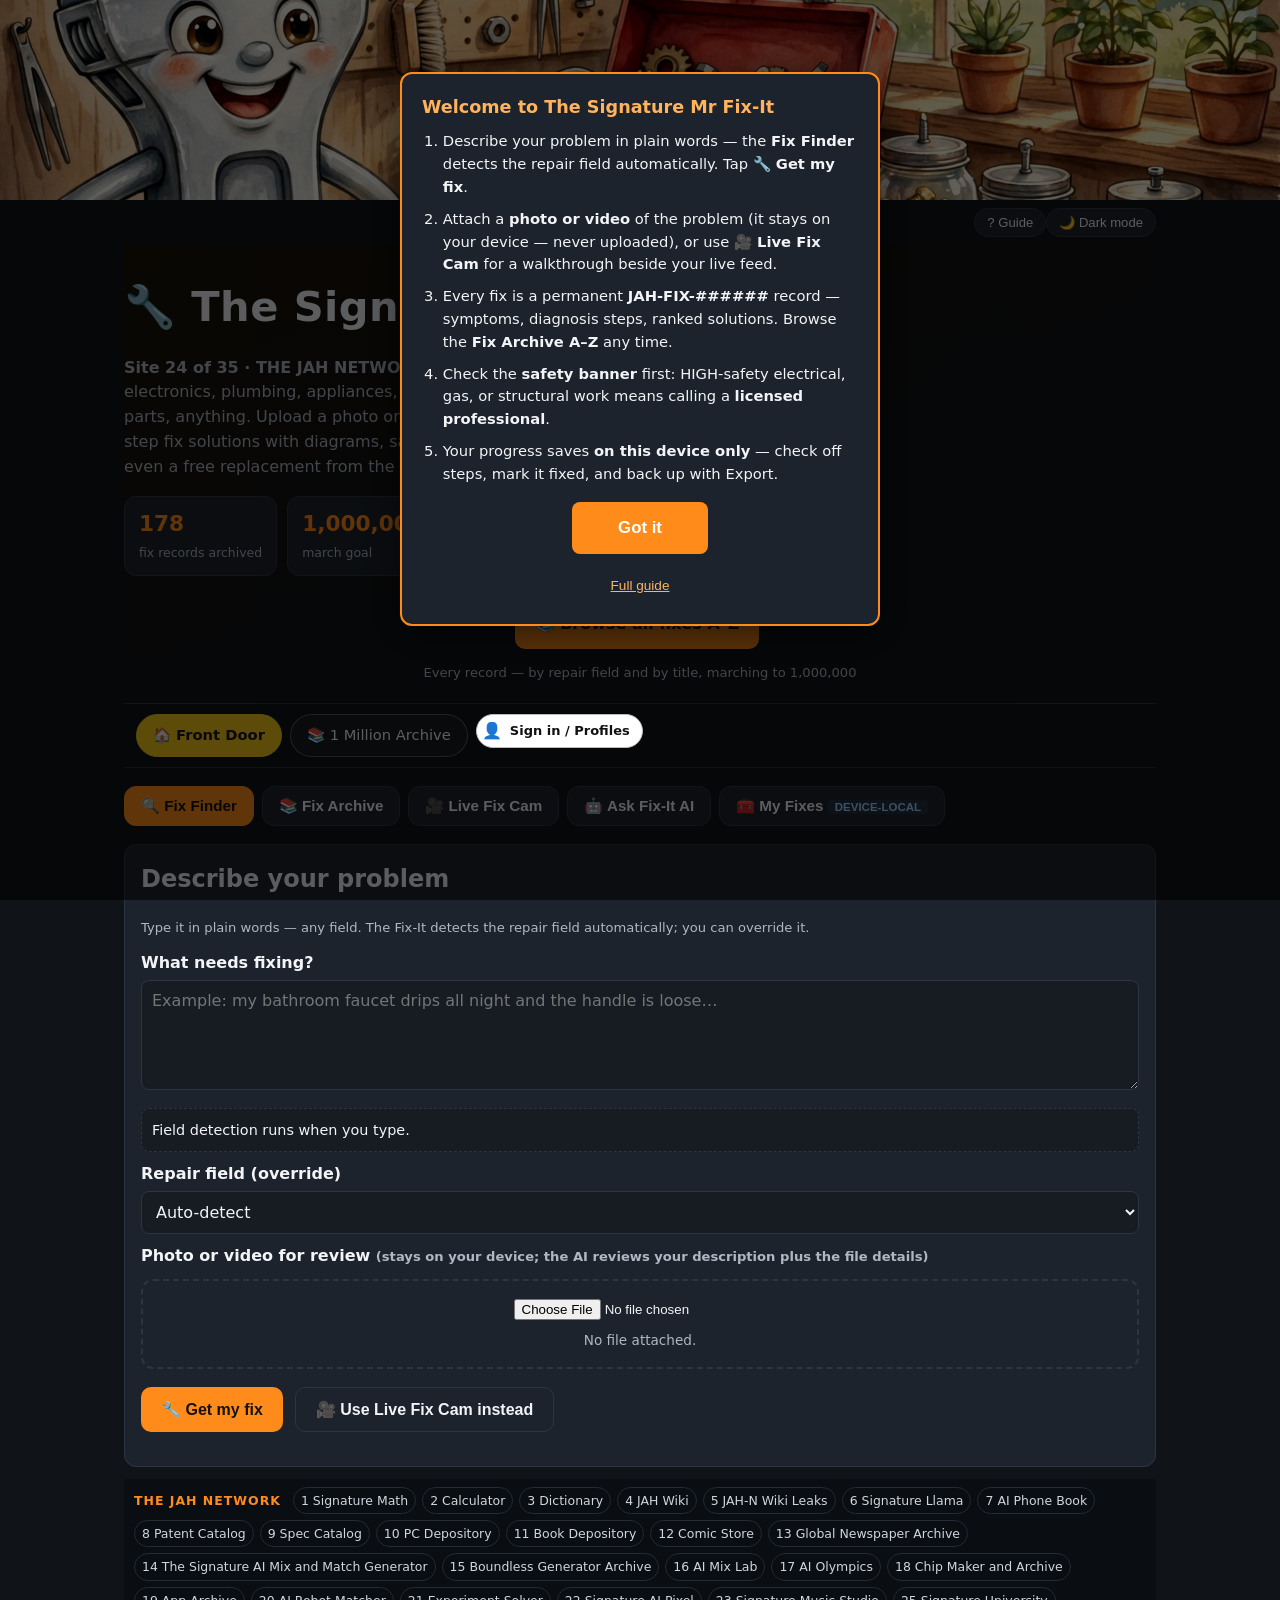
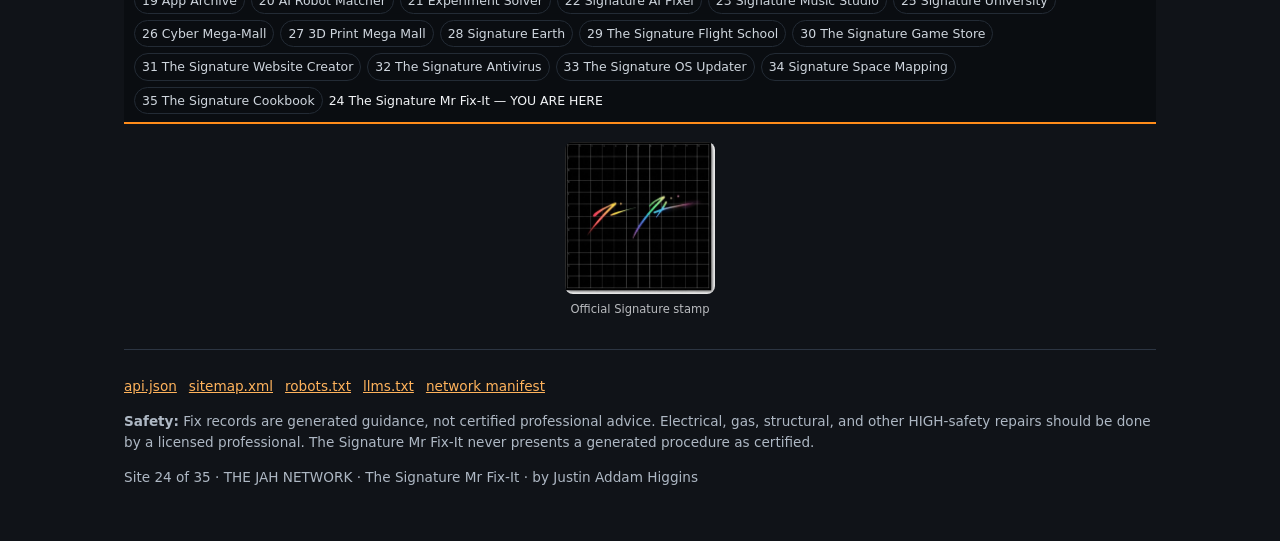
==== index.html @ a53b735d "Network: 35 sites" ====
<!DOCTYPE html>
<html lang="en">
<head>
<script src="js/signin.js"></script>
<script src="js/godmode.js"></script>
<script>/* JAHProfile-aware storage: public = plain localStorage, signed-in = per-profile namespace */
var PS=(typeof JAHProfile!=='undefined')?JAHProfile.store:localStorage;</script>
<script>try{if(PS.get("jah-theme")==="dark")document.documentElement.setAttribute("data-theme","dark")}catch(e){}</script>
<meta charset="utf-8">
<meta name="viewport" content="width=device-width,initial-scale=1">
<title>The Signature Mr Fix-It — Describe Any Problem, Get Step-by-Step Fixes</title>
<meta name="description" content="The Signature Mr Fix-It: describe any problem in any field — electronics, plumbing, appliances, cars, computers, vintage gear — upload a photo or video, and get ranked step-by-step fix solutions with diagrams, safety guidance, and free mall replacements.">
<link rel="canonical" href="https://justinahiggins614-cmyk.github.io/signature-fixit/">
<meta property="og:type" content="website">
<meta property="og:title" content="The Signature Mr Fix-It — Describe Any Problem, Get Step-by-Step Fixes">
<meta property="og:description" content="Fix anything: type your problem, upload a photo or video, get ranked step-by-step solutions with diagrams, safety warnings, and free replacement options.">
<meta property="og:url" content="https://justinahiggins614-cmyk.github.io/signature-fixit/">
<meta name="twitter:card" content="summary">
<meta name="twitter:title" content="The Signature Mr Fix-It">
<meta name="twitter:description" content="Describe any problem in any field. Get ranked step-by-step fixes with diagrams, safety guidance, and free mall replacements.">
<link rel="stylesheet" href="assets/style.css">
<script type="application/ld+json">
{"@context":"https://schema.org","@graph":[
{"@type":"WebSite","name":"The Signature Mr Fix-It","url":"https://justinahiggins614-cmyk.github.io/signature-fixit/","description":"Fix-anything archive: describe any problem, get ranked step-by-step solutions.","author":{"@type":"Person","name":"Justin Addam Higgins"}},
{"@type":"Dataset","name":"The Signature Mr Fix-It Archive","description":"Deterministic archive of common fix-it records across repair fields, marching to one million records.","url":"https://justinahiggins614-cmyk.github.io/signature-fixit/api.json","creator":{"@type":"Person","name":"Justin Addam Higgins"}}
]}
</script>
</head>
<body>
<a class="skip" href="#main">Skip to main content</a>
<div class="jah-hero-slim" style="max-height:200px;overflow:hidden"><img src="assets/hero.jpg" alt="Repair workshop scene with a friendly wrench character" style="display:block;width:100%;height:200px;object-fit:cover"></div>


<div class="wrap">
<div class="themebar"><button class="tbtn" id="guideBtn" aria-label="Open the user guide">? Guide</button> <button class="tbtn" id="themeBtn" aria-label="Toggle dark mode">🌙 Dark mode</button></div>

<header class="hero">
<h1><span class="wrench" aria-hidden="true">🔧</span> The Signature Mr Fix-It</h1>
<p class="tag"><strong>Site 24 of 35 · THE JAH NETWORK.</strong> Describe any problem in any field — electronics, plumbing, appliances, cars, computers, vintage gear, house parts, anything. Upload a photo or video for review. Get ranked step-by-step fix solutions with diagrams, safety warnings, and the best option — even a free replacement from the mall.</p>
<div class="stats" role="status" aria-live="polite">
<div class="stat"><b id="stFixes">178</b><span>fix records archived</span></div>
<div class="stat"><b>1,000,000</b><span>march goal</span></div>
<div class="stat"><b id="stFields">12</b><span>repair fields</span></div>
<div class="stat"><b id="stUpd">2026-10-04</b><span>catalog updated</span></div>
</div>
<p style="text-align:center;margin:16px 0 0"><a class="btn" href="browse.html" style="text-decoration:none;display:inline-block">📚 Browse all fixes A–Z</a></p>
<p class="note" style="text-align:center;margin:6px 0 0">Every record — by repair field and by title, marching to 1,000,000</p>
</header>
<!-- JAH TAB BAR — Manon's 2026-10-04 order (calculator screenshot as spec).
     Paste right after </header> (or after the hero/title block) on index.html AND on the archive page.
     On index.html: "Front Door" carries class "on". On the archive page: "1 Million Archive" carries "on".
     Replace  with <a class="jtab" href="...">Label</a> items (may be empty). -->
<style>
.jtabbar{display:flex;gap:8px;overflow-x:auto;padding:10px 12px;-webkit-overflow-scrolling:touch;scrollbar-width:thin;border-bottom:1px solid rgba(128,128,128,.25)}
.jtabbar a.jtab{flex:0 0 auto;text-decoration:none;border:1px solid rgba(160,160,160,.45);border-radius:999px;padding:9px 16px;font-size:.92em;color:inherit;background:rgba(127,127,127,.08);white-space:nowrap;font-family:inherit}
.jtabbar a.jtab.on{background:#f5c518;border-color:#f5c518;color:#191919;font-weight:700}
.jtabbar a.jtab:hover{background:rgba(245,197,24,.16);border-color:#f5c518}
.jtabbar a.jtab:focus-visible{outline:2px solid #f5c518;outline-offset:2px}
.jtabbar a.jtab:active{transform:translateY(1px)}
.jtabbar a.jtab.on:hover{background:#f5c518}
</style>
<nav class="jtabbar" aria-label="Site sections">
<a class="jtab on" href="index.html">🏠 Front Door</a>
<a class="jtab" href="browse.html">📚 1 Million Archive</a>

</nav>


<main id="main">
<div class="tabs" role="tablist" aria-label="Fix-It sections">
<button class="tab" role="tab" aria-selected="true" data-tab="finder" id="tab-finder">🔍 Fix Finder</button>
<button class="tab" role="tab" aria-selected="false" data-tab="archive" id="tab-archive">📚 Fix Archive</button>
<button class="tab" role="tab" aria-selected="false" data-tab="cam" id="tab-cam">🎥 Live Fix Cam</button>
<button class="tab" role="tab" aria-selected="false" data-tab="ask" id="tab-ask">🤖 Ask Fix-It AI</button>
<button class="tab" role="tab" aria-selected="false" data-tab="mine" id="tab-mine">🧰 My Fixes <span class="localtag">DEVICE-LOCAL</span></button>
</div>

<div class="card hidden" id="guidePanel" aria-label="User guide">
<h2>? How to use the Mr Fix-It</h2>
<p><b>Fix Finder:</b> type your problem in plain words. The repair field is detected automatically — use the dropdown to override it. Tap <b>🔧 Get my fix</b> for the best archived match with ranked solutions.</p>
<p><b>Photo / video:</b> attach a photo or video of the problem for review. Files stay on your device only — never uploaded. Limit 100 MB per file; damaged files show a clear message.</p>
<p><b>Fix Archive:</b> every record has a permanent <b>JAH-FIX-######</b> ID. <a href="browse.html">Browse the full archive A–Z</a> — by repair field or by title — or search here, filter by field chip, page with Prev/Next, or open a record directly with <code>?fix=JAH-FIX-000001</code>. Results labeled <b>ARCHIVE RECORD</b> come from the archive.</p>
<p><b>Live Fix Cam:</b> point your camera at the problem and follow the walkthrough beside your live feed. Nothing is recorded or uploaded. If the camera is blocked or missing, you'll get a plain-language message explaining why and what to do.</p>
<p><b>Ask the Fix-It AI:</b> grounded in the archive — it never invents fixes and says <b>NOT FOUND</b> when nothing matches. Web findings are labeled <span class="online-tag">ONLINE RESULT</span>, always separate from <b>ARCHIVE RECORD</b>s.</p>
<p><b>My Fixes:</b> your progress, saved on this device only. Check off diagnosis steps on any record; mark it fixed when done. Export a JSON backup, import it back, or clear it. Nothing leaves your browser.</p>
<p><b>Safety:</b> every record carries a LOW / MEDIUM / HIGH safety rating with warnings. HIGH-safety electrical, gas, or structural work should be done by a licensed professional. Fix records are generated guidance, not certified professional advice.</p>
<div class="toolbar"><button class="btn ghost small" id="replayTour">👋 Replay the welcome guide</button></div>
</div>

<!-- FINDER -->
<section id="sec-finder" role="tabpanel" aria-labelledby="tab-finder">
<div class="card">
<h2>Describe your problem</h2>
<p class="note">Type it in plain words — any field. The Fix-It detects the repair field automatically; you can override it.</p>
<label for="probText">What needs fixing?</label>
<textarea id="probText" placeholder="Example: my bathroom faucet drips all night and the handle is loose…"></textarea>
<div class="detect" id="fieldDetect" aria-live="polite">Field detection runs when you type.</div>
<label for="fieldOverride">Repair field (override)</label>
<select id="fieldOverride"><option value="">Auto-detect</option></select>
<label>Photo or video for review <span class="note">(stays on your device; the AI reviews your description plus the file details)</span></label>
<div class="upzone">
<input type="file" id="upFile" accept="image/*,video/*" aria-label="Upload a photo or video of the problem">
<div class="upstatus" id="upStatus">No file attached.</div>
<div id="upPreview"></div>
</div>
<div class="toolbar">
<button class="btn" id="goFix">🔧 Get my fix</button>
<button class="btn ghost" id="goCam">🎥 Use Live Fix Cam instead</button>
</div>
</div>
<div id="fixResult" aria-live="polite"></div>
</section>

<!-- ARCHIVE -->
<section id="sec-archive" role="tabpanel" aria-labelledby="tab-archive" class="hidden">
<div class="card">
<h2>Fix Archive</h2>
<p class="note">Every record has a permanent <b>JAH-FIX-######</b> ID. Search, filter by field, or open any record directly with <code>?fix=JAH-FIX-000001</code>.</p>
<label for="arcSearch">Search the archive</label>
<input type="search" id="arcSearch" placeholder="Try: leaky faucet, dead outlet, VCR eating tapes, PC won't boot…">
<div class="toolbar" id="fieldChips" role="group" aria-label="Filter by field"></div>
<div id="myPin"></div>
<div class="grid" id="arcGrid"></div>
<div class="pager"><button class="btn ghost small" id="pgPrev">← Prev</button><span id="pgInfo" class="note"></span><button class="btn ghost small" id="pgNext">Next →</button></div>
</div>
</section>

<!-- RECORD -->
<section id="sec-record" role="tabpanel" aria-label="Fix record" class="hidden">
<div id="recordBody"></div>
<div class="toolbar"><button class="btn ghost" id="backBtn">← Back</button></div>
</section>

<!-- CAM -->
<section id="sec-cam" role="tabpanel" aria-labelledby="tab-cam" class="hidden">
<div class="card">
<h2>Live Fix Cam</h2>
<p class="note">Point your camera at the problem. The step-by-step walkthrough stays beside your live video feed while you work. <b>Nothing is recorded or uploaded</b> — the feed never leaves your device.</p>
<div class="toolbar"><button class="btn" id="camStart">📷 Start camera</button><button class="btn ghost" id="camStop">Stop</button></div>
<div class="camwrap">
<div><video class="livecam" id="camVideo" playsinline muted aria-label="Live camera feed"></video><div class="upstatus" id="camStatus">Camera off.</div></div>
<div><h3>Walkthrough</h3><div id="camSteps"><p class="note">Pick a fix from the Finder or Archive first — its steps will appear here beside your camera.</p></div></div>
</div>
</div>
</section>

<!-- ASK -->
<section id="sec-ask" role="tabpanel" aria-labelledby="tab-ask" class="hidden">
<div class="card">
<h2>Ask the Fix-It AI</h2>
<p class="note">Grounded in the fix archive and your <span class="localtag">DEVICE-LOCAL</span> progress. It never invents records — if a fix isn't archived it says <b>NOT FOUND</b>. It can also search the web; those findings are labeled <span class="online-tag">ONLINE RESULT</span>, distinct from <b>ARCHIVE RECORD</b>s.</p>
<div class="chatlog" id="chatLog" aria-live="polite"></div>
<label for="chatIn">Ask about a fix</label>
<div style="display:flex;gap:8px"><input type="text" id="chatIn" placeholder="How do I fix a running toilet?"><button class="btn" id="chatSend">Ask</button></div>
<div class="toolbar"><button class="btn ghost small" id="webSearchBtn">🌐 Search the web for this</button></div>
<p class="note">Web search opens your browser's search engine in a new tab. Paste anything useful back here and it will be treated as an <span class="online-tag">ONLINE RESULT</span>.</p>
</div>
</section>

<!-- MINE -->
<section id="sec-mine" role="tabpanel" aria-labelledby="tab-mine" class="hidden">
<div class="card">
<h2>My Fixes <span class="localtag">DEVICE-LOCAL</span></h2>
<p class="note">Your attempted and completed fixes, saved only on this device. Nothing leaves your browser. Export a backup any time.</p>
<div class="safety med hidden" id="storeWarn" role="alert"><b>⚠ DEVICE STORAGE FULL</b><p>Your browser couldn't save more fix progress — storage is full. Export a backup below, then clear old data or free browser storage.</p></div>
<div id="myList"></div>
<div class="toolbar"><button class="btn ghost small" id="expMy">⬇ Export my data (JSON)</button><button class="btn ghost small" id="impBtn">⬆ Import backup</button><input type="file" id="impFile" accept="application/json,.json" class="hidden" aria-label="Import a Mr Fix-It backup file"><button class="btn ghost small" id="clrMy">🗑 Clear my data</button></div>
</div>
</section>
</main>
<nav class="jahnet" aria-label="JAH Network"><span class="jahnet-t">THE JAH NETWORK</span><a href="https://justinahiggins614-cmyk.github.io/signature-math/">1 Signature Math</a><a href="https://justinahiggins614-cmyk.github.io/jah-calculator/">2 Calculator</a><a href="https://justinahiggins614-cmyk.github.io/jah-dictionary/">3 Dictionary</a><a href="https://justinahiggins614-cmyk.github.io/jah-wiki/">4 JAH Wiki</a><a href="https://justinahiggins614-cmyk.github.io/jah-n-wiki-leaks/">5 JAH-N Wiki Leaks</a><a href="https://justinahiggins614-cmyk.github.io/signature-llama/">6 Signature Llama</a><a href="https://justinahiggins614-cmyk.github.io/jah-ai-models/">7 AI Phone Book</a><a href="https://justinahiggins614-cmyk.github.io/cyber-patent-catalog/">8 Patent Catalog</a><a href="https://justinahiggins614-cmyk.github.io/signature-one-archive/specs.html">9 Spec Catalog</a><a href="https://justinahiggins614-cmyk.github.io/jah-computer-systems/">10 PC Depository</a><a href="https://justinahiggins614-cmyk.github.io/signature-books/">11 Book Depository</a><a href="https://justinahiggins614-cmyk.github.io/signature-comics/">12 Comic Store</a><a href="https://justinahiggins614-cmyk.github.io/signature-newspapers/">13 Global Newspaper Archive</a><a href="https://justinahiggins614-cmyk.github.io/signature-backend/">14 The Signature AI Mix and Match Generator</a><a href="https://justinahiggins614-cmyk.github.io/signature-boundless-generators/">15 Boundless Generator Archive</a><a href="https://justinahiggins614-cmyk.github.io/signature-ai-mixlab/">16 AI Mix Lab</a><a href="https://justinahiggins614-cmyk.github.io/signature-ai-olypics/">17 AI Olympics</a><a href="https://justinahiggins614-cmyk.github.io/signature-chip-maker/">18 Chip Maker and Archive</a><a href="https://justinahiggins614-cmyk.github.io/signature-app-archive/">19 App Archive</a><a href="https://justinahiggins614-cmyk.github.io/signature-ai-robot-matcher/">20 AI Robot Matcher</a><a href="https://justinahiggins614-cmyk.github.io/signature-experiment-solver/">21 Experiment Solver</a><a href="https://justinahiggins614-cmyk.github.io/signature-ai-image-video-maker/">22 Signature AI Pixel</a><a href="https://justinahiggins614-cmyk.github.io/signature-ai-song-maker/">23 Signature Music Studio</a><a href="https://justinahiggins614-cmyk.github.io/signature-university/">25 Signature University</a><a href="https://justinahiggins614-cmyk.github.io/signature-cyber-mega-mall/">26 Cyber Mega-Mall</a><a href="https://justinahiggins614-cmyk.github.io/signature-3d-print/">27 3D Print Mega Mall</a><a href="https://justinahiggins614-cmyk.github.io/signature-earth/">28 Signature Earth</a><a href="https://justinahiggins614-cmyk.github.io/signature-flight-school/">29 The Signature Flight School</a><a href="https://justinahiggins614-cmyk.github.io/signature-game-store/">30 The Signature Game Store</a><a href="https://justinahiggins614-cmyk.github.io/signature-website-creator/">31 The Signature Website Creator</a><a href="https://justinahiggins614-cmyk.github.io/signature-antivirus/">32 The Signature Antivirus</a><a href="https://justinahiggins614-cmyk.github.io/signature-os-updater/">33 The Signature OS Updater</a><a href="https://justinahiggins614-cmyk.github.io/signature-space-mapping/">34 Signature Space Mapping</a><a href="https://justinahiggins614-cmyk.github.io/signature-cookbook/">35 The Signature Cookbook</a><span class="here">24 The Signature Mr Fix-It — YOU ARE HERE</span></nav>
<div class="sig-stamp" style="text-align:center;margin:18px 8px 6px"><img src="assets/signature-stamp.jpg" alt="Official Signature stamp of Justin Addam Higgins" style="width:150px;max-width:40%;height:auto;border-radius:8px" loading="lazy"><div style="font-size:.72em;opacity:.75">Official Signature stamp</div></div>

<footer>
<nav aria-label="Machine-readable"><a href="api.json">api.json</a><a href="sitemap.xml">sitemap.xml</a><a href="robots.txt">robots.txt</a><a href="llms.txt">llms.txt</a><a href="JAH-NETWORK-MANIFEST.json">network manifest</a></nav>
<p><b>Safety:</b> Fix records are generated guidance, not certified professional advice. Electrical, gas, structural, and other HIGH-safety repairs should be done by a licensed professional. The Signature Mr Fix-It never presents a generated procedure as certified.</p>
<p>Site 24 of 35 · THE JAH NETWORK · The Signature Mr Fix-It · by Justin Addam Higgins</p>
</footer>
</div>
<noscript><div class="wrap"><div class="card"><h2>Fix fields</h2><p>Enable JavaScript for the interactive Fix Finder. The archive covers: Plumbing, Electrical, Appliances, Heating &amp; Cooling, Automotive, Computers &amp; Cyber, Phones &amp; Tablets, Home Repair, Vintage Electronics, Chips &amp; Circuit Boards, Small Engines &amp; Tools, Lawn &amp; Outdoor.</p></div></div></noscript>
<div id="tourOver" aria-hidden="true">
<div id="tourModal" role="dialog" aria-modal="true" aria-labelledby="tourTitle">
<h3 id="tourTitle">Welcome to The Signature Mr Fix-It</h3>
<ol>
<li>Describe your problem in plain words — the <b>Fix Finder</b> detects the repair field automatically. Tap <b>🔧 Get my fix</b>.</li>
<li>Attach a <b>photo or video</b> of the problem (it stays on your device — never uploaded), or use <b>🎥 Live Fix Cam</b> for a walkthrough beside your live feed.</li>
<li>Every fix is a permanent <b>JAH-FIX-######</b> record — symptoms, diagnosis steps, ranked solutions. Browse the <b>Fix Archive A–Z</b> any time.</li>
<li>Check the <b>safety banner</b> first: HIGH-safety electrical, gas, or structural work means calling a <b>licensed professional</b>.</li>
<li>Your progress saves <b>on this device only</b> — check off steps, mark it fixed, and back up with Export.</li>
</ol>
<div class="touract"><button id="tourOk">Got it</button></div>
<button id="tourHelp">Full guide</button>
</div>
</div>
<script src="js/jah-talk-fallback.js"></script>
<script src="assets/app.js"></script>
<script>
/* JAHProfile sign-in button mount (graceful header fallback) */
(function(){var m=document.querySelector('header .booksearch')||document.querySelector('nav.jtabbar')||document.querySelector('header nav')||document.querySelector('header')||document.body;if(window.JAHProfile&&JAHProfile.ui)JAHProfile.ui.renderButton(m);})();
</script>
<script>
(function () {
  /* JAHProfile v2 page greeting — renders ONLY when personalization is live
     (signed-in + opted in + My view); signed-out visitors see nothing. */
  if (window.JAHProfile && JAHProfile.ui) {
    var mount = document.querySelector('header') || document.body;
    JAHProfile.ui.renderGreeting(mount); /* renders ONLY when personalization is live */
  }
})();
</script>
</body>
</html>
---- assets/style.css ----
/* The Signature Mr Fix-It — workshop theme. Mobile-first. */
:root{
  --bg:#101318; --bg2:#171c23; --card:#1d232c; --line:#2c3542;
  --ink:#f2f4f7; --dim:#aeb8c4; --faint:#7d8894;
  --acc:#ff8c1a; --acc2:#ffb35c; --ok:#37c978; --warn:#ff5a5a; --info:#4aa8ff;
  --radius:12px; --max:1060px;
}
[data-theme="dark"]{ --bg:#0b0e12; --bg2:#11151b; --card:#161b22; }
*{box-sizing:border-box}
html{scroll-behavior:smooth}
body{margin:0;background:var(--bg);color:var(--ink);
  font-family:system-ui,-apple-system,"Segoe UI",Roboto,Helvetica,Arial,sans-serif;
  line-height:1.55}
a{color:var(--acc2)}
.wrap{max-width:var(--max);margin:0 auto;padding:0 14px}
/* JAH network nav */
.jahnet{display:flex;flex-wrap:wrap;gap:6px;align-items:center;background:#0a0d11;
  border-bottom:2px solid var(--acc);padding:8px 10px;font-size:.78rem}
.jahnet-t{color:var(--acc);font-weight:800;letter-spacing:.08em;margin-right:6px}
.jahnet a{color:#cfd6de;text-decoration:none;padding:3px 7px;border:1px solid #232b35;border-radius:20px;white-space:nowrap}
.jahnet a:hover{border-color:var(--acc);color:#fff}
.jahnet a.here{background:var(--acc);color:#14100a;font-weight:800;border-color:var(--acc)}
/* header */
header.hero{background:linear-gradient(160deg,#1a1206,#101318 60%);border-bottom:1px solid var(--line);padding:26px 0 20px}
.hero h1{margin:.1em 0;font-size:clamp(1.7rem,5vw,2.6rem);letter-spacing:.01em}
.hero h1 .wrench{color:var(--acc)}
.tag{color:var(--dim);max-width:60ch}
.stats{display:flex;flex-wrap:wrap;gap:10px;margin:14px 0}
.stat{background:var(--card);border:1px solid var(--line);border-radius:var(--radius);padding:10px 14px;min-width:130px}
.stat b{display:block;font-size:1.35rem;color:var(--acc)}
.stat span{font-size:.78rem;color:var(--dim)}
/* theme toggle */
.themebar{display:flex;justify-content:flex-end;padding:8px 0}
.tbtn{background:var(--card);color:var(--ink);border:1px solid var(--line);border-radius:20px;padding:6px 12px;cursor:pointer;font-size:.82rem}
/* tabs */
.tabs{display:flex;flex-wrap:wrap;gap:8px;margin:18px 0}
.tab{background:var(--card);border:1px solid var(--line);color:var(--ink);border-radius:var(--radius);
  padding:10px 16px;cursor:pointer;font-size:.95rem;font-weight:600}
.tab[aria-selected="true"]{background:var(--acc);color:#171006;border-color:var(--acc)}
.tab:focus-visible,.tbtn:focus-visible,button:focus-visible,a:focus-visible,input:focus-visible,
  textarea:focus-visible,select:focus-visible{outline:3px solid var(--info);outline-offset:2px}
/* cards & panels */
.card{background:var(--card);border:1px solid var(--line);border-radius:var(--radius);padding:16px;margin:12px 0}
.card h2,.card h3{margin-top:0}
.grid{display:grid;grid-template-columns:repeat(auto-fill,minmax(240px,1fr));gap:12px}
.fchip{background:var(--bg2);border:1px solid var(--line);border-radius:var(--radius);padding:10px 12px;
  cursor:pointer;text-align:left;color:var(--ink);font-size:.9rem}
.fchip:hover{border-color:var(--acc)}
.fchip b{display:block}
.fchip small{color:var(--dim)}
.fixcard{background:var(--bg2);border:1px solid var(--line);border-radius:var(--radius);padding:12px;cursor:pointer;color:var(--ink);text-align:left;width:100%;font-size:.92rem}
.fixcard:hover{border-color:var(--acc)}
.fixcard .fid{font-size:.72rem;color:var(--acc);font-weight:700}
.fixcard .fld{font-size:.75rem;color:var(--dim)}
.badge{display:inline-block;font-size:.72rem;font-weight:700;border-radius:20px;padding:2px 10px;margin:2px 4px 2px 0}
.b-low{background:#12351f;color:#7ce3a5}.b-med{background:#3d2c07;color:#ffcf6e}.b-high{background:#471414;color:#ff9a9a}
.b-diy{background:#123b5c;color:#9fd0ff}.b-pro{background:#2c2340;color:#c9b3ff}
.b-rep{background:#3a2410;color:#ffb35c}.b-mall{background:#0f3a2e;color:#7ce3c5}
/* forms */
label{display:block;font-weight:600;margin:10px 0 4px}
textarea,input[type=text],input[type=search],select{width:100%;background:var(--bg2);border:1px solid var(--line);
  color:var(--ink);border-radius:8px;padding:10px;font-size:1rem;font-family:inherit}
textarea{min-height:110px;resize:vertical}
.btn{background:var(--acc);color:#171006;border:0;border-radius:10px;padding:12px 20px;
  font-size:1rem;font-weight:800;cursor:pointer;margin:8px 6px 8px 0}
.btn:hover{background:var(--acc2)}
.btn.ghost{background:var(--card);color:var(--ink);border:1px solid var(--line);font-weight:600}
.btn.small{padding:7px 12px;font-size:.85rem}
.detect{background:var(--bg2);border:1px dashed var(--line);border-radius:8px;padding:10px;margin:10px 0;font-size:.9rem}
.detect b{color:var(--acc2)}
/* steps */
ol.steps{counter-reset:st;list-style:none;padding:0}
ol.steps>li{counter-increment:st;background:var(--bg2);border:1px solid var(--line);border-radius:10px;
  padding:12px 12px 12px 52px;margin:8px 0;position:relative}
ol.steps>li::before{content:counter(st);position:absolute;left:12px;top:12px;width:28px;height:28px;
  background:var(--acc);color:#171006;font-weight:800;border-radius:50%;display:flex;align-items:center;justify-content:center}
ol.steps>li.done{opacity:.55;border-color:var(--ok)}
ol.steps>li.done::before{background:var(--ok);color:#0c1a10;content:"✓"}
.stepchk{position:absolute;left:44px;top:14px}
/* safety */
.safety{border-radius:var(--radius);padding:12px 14px;margin:12px 0;border:2px solid}
.safety.high{border-color:var(--warn);background:#2a1214}
.safety.med{border-color:#ffcf6e;background:#2b2110}
.safety.low{border-color:var(--ok);background:#0f2418}
.safety b{letter-spacing:.05em}
/* solution rank */
.sol{border-left:4px solid var(--acc);padding:10px 12px;margin:10px 0;background:var(--bg2);border-radius:0 10px 10px 0}
.sol.rank1{border-color:var(--ok)}.sol.rank4{border-color:#7ce3c5}
/* uploads */
.upzone{border:2px dashed var(--line);border-radius:var(--radius);padding:16px;text-align:center;margin:10px 0}
.upstatus{font-size:.85rem;color:var(--dim);margin-top:8px}
video.livecam{width:100%;max-height:46vh;background:#000;border-radius:var(--radius);object-fit:cover}
/* TOUR FIX 2026-10-04: welcome overlay only — no auto-scroll, no spotlight, no screen-leading. */
#tourOver{position:fixed;inset:0;z-index:60;background:rgba(0,0,0,.62);display:none;overflow:auto;padding:18px 14px}
#tourOver.open{display:block}
#tourModal{position:relative;margin:6vh auto 0;width:min(480px,94vw);background:var(--card);border:2px solid var(--acc);border-radius:var(--radius);padding:20px 20px 16px;box-shadow:0 10px 40px rgba(0,0,0,.55)}
#tourModal h3{margin:0 0 8px;font-size:1.1rem;color:var(--acc2)}
#tourModal ol{margin:8px 0 4px;padding-left:1.3em}
#tourModal li{margin:9px 0;font-size:.92rem;line-height:1.55}
#tourModal .touract{margin-top:16px;text-align:center}
#tourOk{min-height:52px;padding:14px 46px;border-radius:8px;border:none;background:var(--acc);color:#fff;font-weight:bold;font-size:1.05rem;cursor:pointer}
#tourHelp{display:block;margin:10px auto 0;background:none;border:none;color:var(--acc2);text-decoration:underline;cursor:pointer;font-size:.85rem;min-height:44px}
.camwrap{display:grid;gap:12px}
@media(min-width:820px){.camwrap{grid-template-columns:1.2fr 1fr}}
/* chat */
.chatlog{background:var(--bg2);border:1px solid var(--line);border-radius:10px;padding:12px;max-height:340px;overflow:auto}
.msg{margin:8px 0;padding:8px 10px;border-radius:8px;font-size:.92rem}
.msg.u{background:#233041;margin-left:8%}
.msg.a{background:#1a2b1f;margin-right:8%}
.msg .src{font-size:.72rem;color:var(--faint);display:block;margin-top:4px}
.online-tag{background:#3a2b10;color:#ffcf6e;border-radius:4px;padding:1px 6px;font-size:.7rem;font-weight:700}
/* misc */
.kv{display:grid;grid-template-columns:150px 1fr;gap:4px 10px;font-size:.9rem;margin:8px 0}
.kv dt{color:var(--dim)}.kv dd{margin:0}
pre.json{background:#0b0e12;border:1px solid var(--line);border-radius:8px;padding:10px;overflow:auto;font-size:.78rem;max-height:320px}
.toolbar{display:flex;flex-wrap:wrap;gap:6px;margin:10px 0}
.note{font-size:.82rem;color:var(--dim)}
.localtag{font-size:.72rem;background:#233041;color:#9fd0ff;border-radius:4px;padding:1px 7px;font-weight:700}
footer{border-top:1px solid var(--line);margin-top:30px;padding:18px 0 40px;color:var(--dim);font-size:.85rem}
footer nav{display:flex;flex-wrap:wrap;gap:12px;margin:8px 0}
.diagram{background:#0b0e12;border:1px solid var(--line);border-radius:10px;padding:8px;margin:10px 0;overflow-x:auto}
.skip{position:absolute;left:-9999px}.skip:focus{left:8px;top:8px;background:var(--acc);color:#000;padding:8px;z-index:99}
details.guide{border:1px solid var(--line);border-radius:10px;padding:10px 14px;margin:10px 0;background:var(--bg2)}
details.guide summary{cursor:pointer;font-weight:700}
.pager{display:flex;gap:8px;align-items:center;margin:12px 0;flex-wrap:wrap}
.hidden{display:none!important}
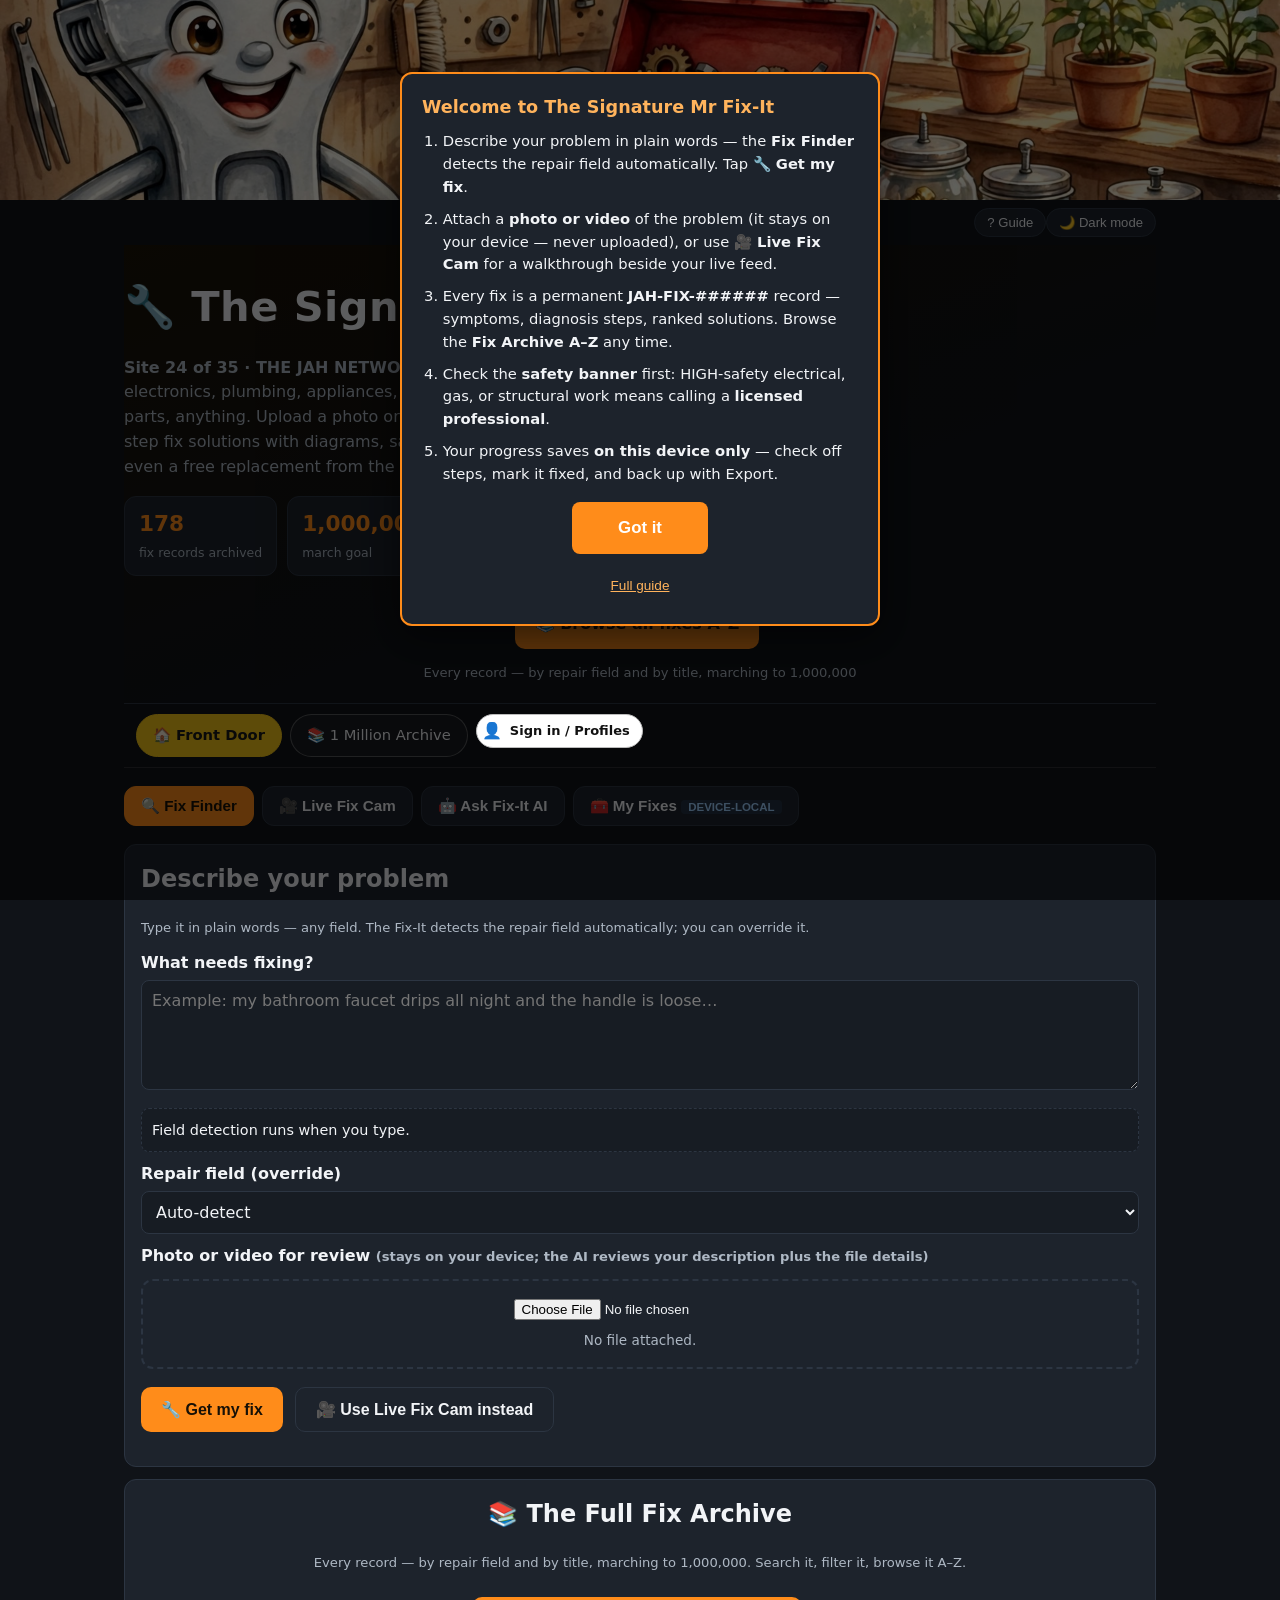
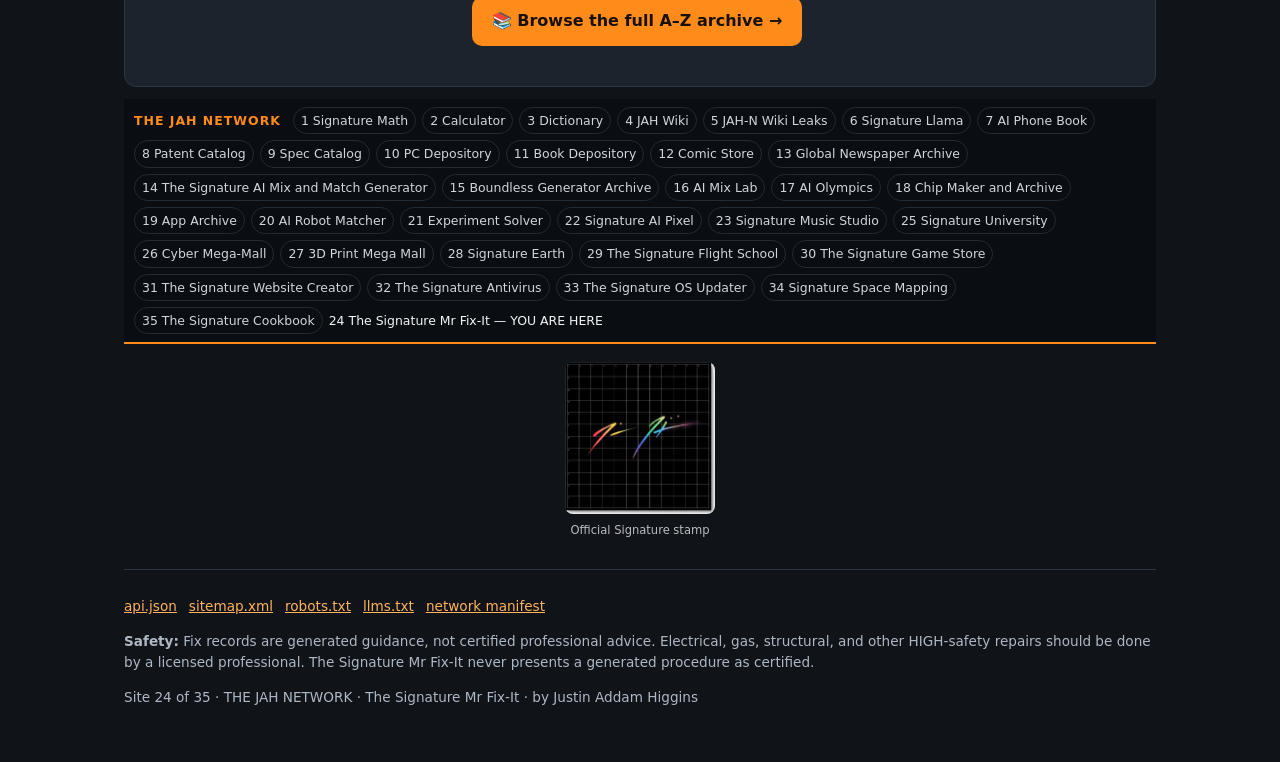
==== commit dc2de2b6: "A-Z list moved to archive tab The full Fix Archive browser (search, field chips, A-Z grid, pager) li" ====
--- a/index.html
+++ b/index.html
@@ -69,7 +69,6 @@
 <main id="main">
 <div class="tabs" role="tablist" aria-label="Fix-It sections">
 <button class="tab" role="tab" aria-selected="true" data-tab="finder" id="tab-finder">🔍 Fix Finder</button>
-<button class="tab" role="tab" aria-selected="false" data-tab="archive" id="tab-archive">📚 Fix Archive</button>
 <button class="tab" role="tab" aria-selected="false" data-tab="cam" id="tab-cam">🎥 Live Fix Cam</button>
 <button class="tab" role="tab" aria-selected="false" data-tab="ask" id="tab-ask">🤖 Ask Fix-It AI</button>
 <button class="tab" role="tab" aria-selected="false" data-tab="mine" id="tab-mine">🧰 My Fixes <span class="localtag">DEVICE-LOCAL</span></button>
@@ -79,7 +78,7 @@
 <h2>? How to use the Mr Fix-It</h2>
 <p><b>Fix Finder:</b> type your problem in plain words. The repair field is detected automatically — use the dropdown to override it. Tap <b>🔧 Get my fix</b> for the best archived match with ranked solutions.</p>
 <p><b>Photo / video:</b> attach a photo or video of the problem for review. Files stay on your device only — never uploaded. Limit 100 MB per file; damaged files show a clear message.</p>
-<p><b>Fix Archive:</b> every record has a permanent <b>JAH-FIX-######</b> ID. <a href="browse.html">Browse the full archive A–Z</a> — by repair field or by title — or search here, filter by field chip, page with Prev/Next, or open a record directly with <code>?fix=JAH-FIX-000001</code>. Results labeled <b>ARCHIVE RECORD</b> come from the archive.</p>
+<p><b>Fix Archive:</b> every record has a permanent <b>JAH-FIX-######</b> ID. <a href="browse.html">Browse the full archive A–Z</a> — by repair field or by title — or open a record directly with <code>?fix=JAH-FIX-000001</code>. Results labeled <b>ARCHIVE RECORD</b> come from the archive.</p>
 <p><b>Live Fix Cam:</b> point your camera at the problem and follow the walkthrough beside your live feed. Nothing is recorded or uploaded. If the camera is blocked or missing, you'll get a plain-language message explaining why and what to do.</p>
 <p><b>Ask the Fix-It AI:</b> grounded in the archive — it never invents fixes and says <b>NOT FOUND</b> when nothing matches. Web findings are labeled <span class="online-tag">ONLINE RESULT</span>, always separate from <b>ARCHIVE RECORD</b>s.</p>
 <p><b>My Fixes:</b> your progress, saved on this device only. Check off diagnosis steps on any record; mark it fixed when done. Export a JSON backup, import it back, or clear it. Nothing leaves your browser.</p>
@@ -111,17 +110,13 @@
 <div id="fixResult" aria-live="polite"></div>
 </section>
 
-<!-- ARCHIVE -->
-<section id="sec-archive" role="tabpanel" aria-labelledby="tab-archive" class="hidden">
-<div class="card">
-<h2>Fix Archive</h2>
-<p class="note">Every record has a permanent <b>JAH-FIX-######</b> ID. Search, filter by field, or open any record directly with <code>?fix=JAH-FIX-000001</code>.</p>
-<label for="arcSearch">Search the archive</label>
-<input type="search" id="arcSearch" placeholder="Try: leaky faucet, dead outlet, VCR eating tapes, PC won't boot…">
-<div class="toolbar" id="fieldChips" role="group" aria-label="Filter by field"></div>
-<div id="myPin"></div>
-<div class="grid" id="arcGrid"></div>
-<div class="pager"><button class="btn ghost small" id="pgPrev">← Prev</button><span id="pgInfo" class="note"></span><button class="btn ghost small" id="pgNext">Next →</button></div>
+<!-- ARCHIVE (moved 2026-10-05: the full Fix Archive A–Z lives on browse.html — the archive tab page.
+     The front door keeps this entry card linking inward.) -->
+<section id="sec-archive-link">
+<div class="card" style="text-align:center">
+<h2>📚 The Full Fix Archive</h2>
+<p class="note">Every record — by repair field and by title, marching to 1,000,000. Search it, filter it, browse it A–Z.</p>
+<p><a class="btn" href="browse.html" style="text-decoration:none;display:inline-block">📚 Browse the full A–Z archive →</a></p>
 </div>
 </section>
 
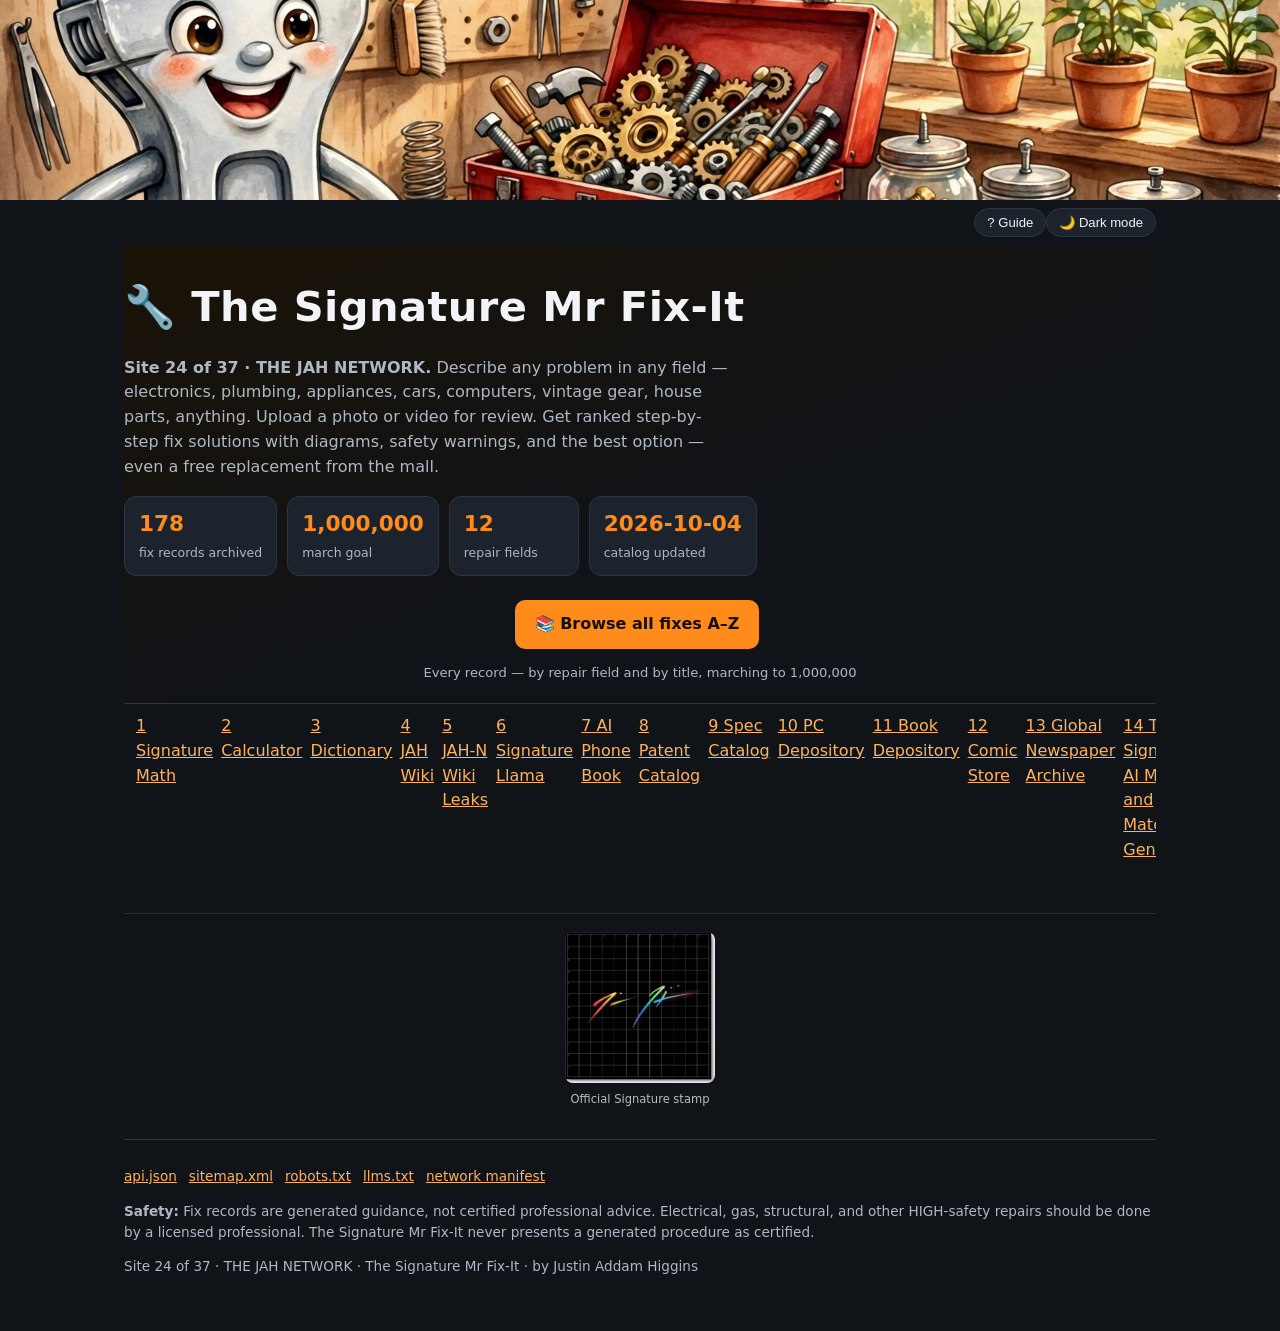
==== commit 202354ad: "Nav reorder: canonical 37-site order, malls at bottom" ====
--- a/index.html
+++ b/index.html
@@ -36,7 +36,7 @@
 
 <header class="hero">
 <h1><span class="wrench" aria-hidden="true">🔧</span> The Signature Mr Fix-It</h1>
-<p class="tag"><strong>Site 24 of 35 · THE JAH NETWORK.</strong> Describe any problem in any field — electronics, plumbing, appliances, cars, computers, vintage gear, house parts, anything. Upload a photo or video for review. Get ranked step-by-step fix solutions with diagrams, safety warnings, and the best option — even a free replacement from the mall.</p>
+<p class="tag"><strong>Site 24 of 37 · THE JAH NETWORK.</strong> Describe any problem in any field — electronics, plumbing, appliances, cars, computers, vintage gear, house parts, anything. Upload a photo or video for review. Get ranked step-by-step fix solutions with diagrams, safety warnings, and the best option — even a free replacement from the mall.</p>
 <div class="stats" role="status" aria-live="polite">
 <div class="stat"><b id="stFixes">178</b><span>fix records archived</span></div>
 <div class="stat"><b>1,000,000</b><span>march goal</span></div>
@@ -60,116 +60,53 @@
 .jtabbar a.jtab.on:hover{background:#f5c518}
 </style>
 <nav class="jtabbar" aria-label="Site sections">
+<a href="https://justinahiggins614-cmyk.github.io/signature-math/">1 Signature Math</a>
+<a href="https://justinahiggins614-cmyk.github.io/jah-calculator/">2 Calculator</a>
+<a href="https://justinahiggins614-cmyk.github.io/jah-dictionary/">3 Dictionary</a>
+<a href="https://justinahiggins614-cmyk.github.io/jah-wiki/">4 JAH Wiki</a>
+<a href="https://justinahiggins614-cmyk.github.io/jah-n-wiki-leaks/">5 JAH-N Wiki Leaks</a>
+<a href="https://justinahiggins614-cmyk.github.io/signature-llama/">6 Signature Llama</a>
+<a href="https://justinahiggins614-cmyk.github.io/jah-ai-models/">7 AI Phone Book</a>
+<a href="https://justinahiggins614-cmyk.github.io/cyber-patent-catalog/">8 Patent Catalog</a>
+<a href="https://justinahiggins614-cmyk.github.io/signature-one-archive/specs.html">9 Spec Catalog</a>
+<a href="https://justinahiggins614-cmyk.github.io/jah-computer-systems/">10 PC Depository</a>
+<a href="https://justinahiggins614-cmyk.github.io/signature-books/">11 Book Depository</a>
+<a href="https://justinahiggins614-cmyk.github.io/signature-comics/">12 Comic Store</a>
+<a href="https://justinahiggins614-cmyk.github.io/signature-newspapers/">13 Global Newspaper Archive</a>
+<a href="https://justinahiggins614-cmyk.github.io/signature-backend/">14 The Signature AI Mix and Match Generator</a>
+<a href="https://justinahiggins614-cmyk.github.io/signature-boundless-generators/">15 Boundless Generator Archive</a>
+<a href="https://justinahiggins614-cmyk.github.io/signature-ai-mixlab/">16 AI Mix Lab</a>
+<a href="https://justinahiggins614-cmyk.github.io/signature-ai-olypics/">17 AI Olympics</a>
+<a href="https://justinahiggins614-cmyk.github.io/signature-chip-maker/">18 Chip Maker and Archive</a>
+<a href="https://justinahiggins614-cmyk.github.io/signature-app-archive/">19 App Archive</a>
+<a href="https://justinahiggins614-cmyk.github.io/signature-ai-robot-matcher/">20 AI Robot Matcher</a>
+<a href="https://justinahiggins614-cmyk.github.io/signature-experiment-solver/">21 Experiment Solver</a>
+<a href="https://justinahiggins614-cmyk.github.io/signature-ai-image-video-maker/">22 Signature AI Pixel</a>
+<a href="https://justinahiggins614-cmyk.github.io/signature-ai-song-maker/">23 Signature Music Studio</a>
+<span class="here">24 The Signature Mr Fix-It · YOU ARE HERE</span>
+<a href="https://justinahiggins614-cmyk.github.io/signature-university/">25 Signature University</a>
+<a href="https://justinahiggins614-cmyk.github.io/signature-earth/">26 Signature Earth</a>
+<a href="https://justinahiggins614-cmyk.github.io/signature-flight-school/">27 The Signature Flight School</a>
+<a href="https://justinahiggins614-cmyk.github.io/signature-game-store/">28 The Signature Game Store</a>
+<a href="https://justinahiggins614-cmyk.github.io/signature-website-creator/">29 The Signature Website Creator</a>
+<a href="https://justinahiggins614-cmyk.github.io/signature-antivirus/">30 The Signature Antivirus</a>
+<a href="https://justinahiggins614-cmyk.github.io/signature-os-updater/">31 The Signature OS Updater</a>
+<a href="https://justinahiggins614-cmyk.github.io/signature-space-mapping/">32 Signature Space Mapping</a>
+<a href="https://justinahiggins614-cmyk.github.io/signature-cookbook/">33 The Signature Cookbook</a>
+<a href="https://justinahiggins614-cmyk.github.io/signature-spell-check/">34 Spell Check</a>
+<a href="https://justinahiggins614-cmyk.github.io/signature-image-grid-measure/">35 Grid Measure</a>
+<a href="https://justinahiggins614-cmyk.github.io/signature-cyber-mega-mall/">36 Cyber Mega-Mall</a>
+<a href="https://justinahiggins614-cmyk.github.io/signature-3d-print/">37 3D Print Mega Mall</a>
 <a class="jtab on" href="index.html">🏠 Front Door</a>
 <a class="jtab" href="browse.html">📚 1 Million Archive</a>
-
-</nav>
-
-
-<main id="main">
-<div class="tabs" role="tablist" aria-label="Fix-It sections">
-<button class="tab" role="tab" aria-selected="true" data-tab="finder" id="tab-finder">🔍 Fix Finder</button>
-<button class="tab" role="tab" aria-selected="false" data-tab="cam" id="tab-cam">🎥 Live Fix Cam</button>
-<button class="tab" role="tab" aria-selected="false" data-tab="ask" id="tab-ask">🤖 Ask Fix-It AI</button>
-<button class="tab" role="tab" aria-selected="false" data-tab="mine" id="tab-mine">🧰 My Fixes <span class="localtag">DEVICE-LOCAL</span></button>
-</div>
-
-<div class="card hidden" id="guidePanel" aria-label="User guide">
-<h2>? How to use the Mr Fix-It</h2>
-<p><b>Fix Finder:</b> type your problem in plain words. The repair field is detected automatically — use the dropdown to override it. Tap <b>🔧 Get my fix</b> for the best archived match with ranked solutions.</p>
-<p><b>Photo / video:</b> attach a photo or video of the problem for review. Files stay on your device only — never uploaded. Limit 100 MB per file; damaged files show a clear message.</p>
-<p><b>Fix Archive:</b> every record has a permanent <b>JAH-FIX-######</b> ID. <a href="browse.html">Browse the full archive A–Z</a> — by repair field or by title — or open a record directly with <code>?fix=JAH-FIX-000001</code>. Results labeled <b>ARCHIVE RECORD</b> come from the archive.</p>
-<p><b>Live Fix Cam:</b> point your camera at the problem and follow the walkthrough beside your live feed. Nothing is recorded or uploaded. If the camera is blocked or missing, you'll get a plain-language message explaining why and what to do.</p>
-<p><b>Ask the Fix-It AI:</b> grounded in the archive — it never invents fixes and says <b>NOT FOUND</b> when nothing matches. Web findings are labeled <span class="online-tag">ONLINE RESULT</span>, always separate from <b>ARCHIVE RECORD</b>s.</p>
-<p><b>My Fixes:</b> your progress, saved on this device only. Check off diagnosis steps on any record; mark it fixed when done. Export a JSON backup, import it back, or clear it. Nothing leaves your browser.</p>
-<p><b>Safety:</b> every record carries a LOW / MEDIUM / HIGH safety rating with warnings. HIGH-safety electrical, gas, or structural work should be done by a licensed professional. Fix records are generated guidance, not certified professional advice.</p>
-<div class="toolbar"><button class="btn ghost small" id="replayTour">👋 Replay the welcome guide</button></div>
-</div>
-
-<!-- FINDER -->
-<section id="sec-finder" role="tabpanel" aria-labelledby="tab-finder">
-<div class="card">
-<h2>Describe your problem</h2>
-<p class="note">Type it in plain words — any field. The Fix-It detects the repair field automatically; you can override it.</p>
-<label for="probText">What needs fixing?</label>
-<textarea id="probText" placeholder="Example: my bathroom faucet drips all night and the handle is loose…"></textarea>
-<div class="detect" id="fieldDetect" aria-live="polite">Field detection runs when you type.</div>
-<label for="fieldOverride">Repair field (override)</label>
-<select id="fieldOverride"><option value="">Auto-detect</option></select>
-<label>Photo or video for review <span class="note">(stays on your device; the AI reviews your description plus the file details)</span></label>
-<div class="upzone">
-<input type="file" id="upFile" accept="image/*,video/*" aria-label="Upload a photo or video of the problem">
-<div class="upstatus" id="upStatus">No file attached.</div>
-<div id="upPreview"></div>
-</div>
-<div class="toolbar">
-<button class="btn" id="goFix">🔧 Get my fix</button>
-<button class="btn ghost" id="goCam">🎥 Use Live Fix Cam instead</button>
-</div>
-</div>
-<div id="fixResult" aria-live="polite"></div>
-</section>
-
-<!-- ARCHIVE (moved 2026-10-05: the full Fix Archive A–Z lives on browse.html — the archive tab page.
-     The front door keeps this entry card linking inward.) -->
-<section id="sec-archive-link">
-<div class="card" style="text-align:center">
-<h2>📚 The Full Fix Archive</h2>
-<p class="note">Every record — by repair field and by title, marching to 1,000,000. Search it, filter it, browse it A–Z.</p>
-<p><a class="btn" href="browse.html" style="text-decoration:none;display:inline-block">📚 Browse the full A–Z archive →</a></p>
-</div>
-</section>
-
-<!-- RECORD -->
-<section id="sec-record" role="tabpanel" aria-label="Fix record" class="hidden">
-<div id="recordBody"></div>
-<div class="toolbar"><button class="btn ghost" id="backBtn">← Back</button></div>
-</section>
-
-<!-- CAM -->
-<section id="sec-cam" role="tabpanel" aria-labelledby="tab-cam" class="hidden">
-<div class="card">
-<h2>Live Fix Cam</h2>
-<p class="note">Point your camera at the problem. The step-by-step walkthrough stays beside your live video feed while you work. <b>Nothing is recorded or uploaded</b> — the feed never leaves your device.</p>
-<div class="toolbar"><button class="btn" id="camStart">📷 Start camera</button><button class="btn ghost" id="camStop">Stop</button></div>
-<div class="camwrap">
-<div><video class="livecam" id="camVideo" playsinline muted aria-label="Live camera feed"></video><div class="upstatus" id="camStatus">Camera off.</div></div>
-<div><h3>Walkthrough</h3><div id="camSteps"><p class="note">Pick a fix from the Finder or Archive first — its steps will appear here beside your camera.</p></div></div>
-</div>
-</div>
-</section>
-
-<!-- ASK -->
-<section id="sec-ask" role="tabpanel" aria-labelledby="tab-ask" class="hidden">
-<div class="card">
-<h2>Ask the Fix-It AI</h2>
-<p class="note">Grounded in the fix archive and your <span class="localtag">DEVICE-LOCAL</span> progress. It never invents records — if a fix isn't archived it says <b>NOT FOUND</b>. It can also search the web; those findings are labeled <span class="online-tag">ONLINE RESULT</span>, distinct from <b>ARCHIVE RECORD</b>s.</p>
-<div class="chatlog" id="chatLog" aria-live="polite"></div>
-<label for="chatIn">Ask about a fix</label>
-<div style="display:flex;gap:8px"><input type="text" id="chatIn" placeholder="How do I fix a running toilet?"><button class="btn" id="chatSend">Ask</button></div>
-<div class="toolbar"><button class="btn ghost small" id="webSearchBtn">🌐 Search the web for this</button></div>
-<p class="note">Web search opens your browser's search engine in a new tab. Paste anything useful back here and it will be treated as an <span class="online-tag">ONLINE RESULT</span>.</p>
-</div>
-</section>
-
-<!-- MINE -->
-<section id="sec-mine" role="tabpanel" aria-labelledby="tab-mine" class="hidden">
-<div class="card">
-<h2>My Fixes <span class="localtag">DEVICE-LOCAL</span></h2>
-<p class="note">Your attempted and completed fixes, saved only on this device. Nothing leaves your browser. Export a backup any time.</p>
-<div class="safety med hidden" id="storeWarn" role="alert"><b>⚠ DEVICE STORAGE FULL</b><p>Your browser couldn't save more fix progress — storage is full. Export a backup below, then clear old data or free browser storage.</p></div>
-<div id="myList"></div>
-<div class="toolbar"><button class="btn ghost small" id="expMy">⬇ Export my data (JSON)</button><button class="btn ghost small" id="impBtn">⬆ Import backup</button><input type="file" id="impFile" accept="application/json,.json" class="hidden" aria-label="Import a Mr Fix-It backup file"><button class="btn ghost small" id="clrMy">🗑 Clear my data</button></div>
-</div>
-</section>
-</main>
-<nav class="jahnet" aria-label="JAH Network"><span class="jahnet-t">THE JAH NETWORK</span><a href="https://justinahiggins614-cmyk.github.io/signature-math/">1 Signature Math</a><a href="https://justinahiggins614-cmyk.github.io/jah-calculator/">2 Calculator</a><a href="https://justinahiggins614-cmyk.github.io/jah-dictionary/">3 Dictionary</a><a href="https://justinahiggins614-cmyk.github.io/jah-wiki/">4 JAH Wiki</a><a href="https://justinahiggins614-cmyk.github.io/jah-n-wiki-leaks/">5 JAH-N Wiki Leaks</a><a href="https://justinahiggins614-cmyk.github.io/signature-llama/">6 Signature Llama</a><a href="https://justinahiggins614-cmyk.github.io/jah-ai-models/">7 AI Phone Book</a><a href="https://justinahiggins614-cmyk.github.io/cyber-patent-catalog/">8 Patent Catalog</a><a href="https://justinahiggins614-cmyk.github.io/signature-one-archive/specs.html">9 Spec Catalog</a><a href="https://justinahiggins614-cmyk.github.io/jah-computer-systems/">10 PC Depository</a><a href="https://justinahiggins614-cmyk.github.io/signature-books/">11 Book Depository</a><a href="https://justinahiggins614-cmyk.github.io/signature-comics/">12 Comic Store</a><a href="https://justinahiggins614-cmyk.github.io/signature-newspapers/">13 Global Newspaper Archive</a><a href="https://justinahiggins614-cmyk.github.io/signature-backend/">14 The Signature AI Mix and Match Generator</a><a href="https://justinahiggins614-cmyk.github.io/signature-boundless-generators/">15 Boundless Generator Archive</a><a href="https://justinahiggins614-cmyk.github.io/signature-ai-mixlab/">16 AI Mix Lab</a><a href="https://justinahiggins614-cmyk.github.io/signature-ai-olypics/">17 AI Olympics</a><a href="https://justinahiggins614-cmyk.github.io/signature-chip-maker/">18 Chip Maker and Archive</a><a href="https://justinahiggins614-cmyk.github.io/signature-app-archive/">19 App Archive</a><a href="https://justinahiggins614-cmyk.github.io/signature-ai-robot-matcher/">20 AI Robot Matcher</a><a href="https://justinahiggins614-cmyk.github.io/signature-experiment-solver/">21 Experiment Solver</a><a href="https://justinahiggins614-cmyk.github.io/signature-ai-image-video-maker/">22 Signature AI Pixel</a><a href="https://justinahiggins614-cmyk.github.io/signature-ai-song-maker/">23 Signature Music Studio</a><a href="https://justinahiggins614-cmyk.github.io/signature-university/">25 Signature University</a><a href="https://justinahiggins614-cmyk.github.io/signature-cyber-mega-mall/">26 Cyber Mega-Mall</a><a href="https://justinahiggins614-cmyk.github.io/signature-3d-print/">27 3D Print Mega Mall</a><a href="https://justinahiggins614-cmyk.github.io/signature-earth/">28 Signature Earth</a><a href="https://justinahiggins614-cmyk.github.io/signature-flight-school/">29 The Signature Flight School</a><a href="https://justinahiggins614-cmyk.github.io/signature-game-store/">30 The Signature Game Store</a><a href="https://justinahiggins614-cmyk.github.io/signature-website-creator/">31 The Signature Website Creator</a><a href="https://justinahiggins614-cmyk.github.io/signature-antivirus/">32 The Signature Antivirus</a><a href="https://justinahiggins614-cmyk.github.io/signature-os-updater/">33 The Signature OS Updater</a><a href="https://justinahiggins614-cmyk.github.io/signature-space-mapping/">34 Signature Space Mapping</a><a href="https://justinahiggins614-cmyk.github.io/signature-cookbook/">35 The Signature Cookbook</a><span class="here">24 The Signature Mr Fix-It — YOU ARE HERE</span></nav>
+<a href="browse.html">Browse the full archive A–Z</a>
+<a class="btn" href="browse.html" style="text-decoration:none;display:inline-block">📚 Browse the full A–Z archive →</a><span class="here">24 The Signature Mr Fix-It — YOU ARE HERE</span></nav>
 <div class="sig-stamp" style="text-align:center;margin:18px 8px 6px"><img src="assets/signature-stamp.jpg" alt="Official Signature stamp of Justin Addam Higgins" style="width:150px;max-width:40%;height:auto;border-radius:8px" loading="lazy"><div style="font-size:.72em;opacity:.75">Official Signature stamp</div></div>
 
 <footer>
 <nav aria-label="Machine-readable"><a href="api.json">api.json</a><a href="sitemap.xml">sitemap.xml</a><a href="robots.txt">robots.txt</a><a href="llms.txt">llms.txt</a><a href="JAH-NETWORK-MANIFEST.json">network manifest</a></nav>
 <p><b>Safety:</b> Fix records are generated guidance, not certified professional advice. Electrical, gas, structural, and other HIGH-safety repairs should be done by a licensed professional. The Signature Mr Fix-It never presents a generated procedure as certified.</p>
-<p>Site 24 of 35 · THE JAH NETWORK · The Signature Mr Fix-It · by Justin Addam Higgins</p>
+<p>Site 24 of 37 · THE JAH NETWORK · The Signature Mr Fix-It · by Justin Addam Higgins</p>
 </footer>
 </div>
 <noscript><div class="wrap"><div class="card"><h2>Fix fields</h2><p>Enable JavaScript for the interactive Fix Finder. The archive covers: Plumbing, Electrical, Appliances, Heating &amp; Cooling, Automotive, Computers &amp; Cyber, Phones &amp; Tablets, Home Repair, Vintage Electronics, Chips &amp; Circuit Boards, Small Engines &amp; Tools, Lawn &amp; Outdoor.</p></div></div></noscript>
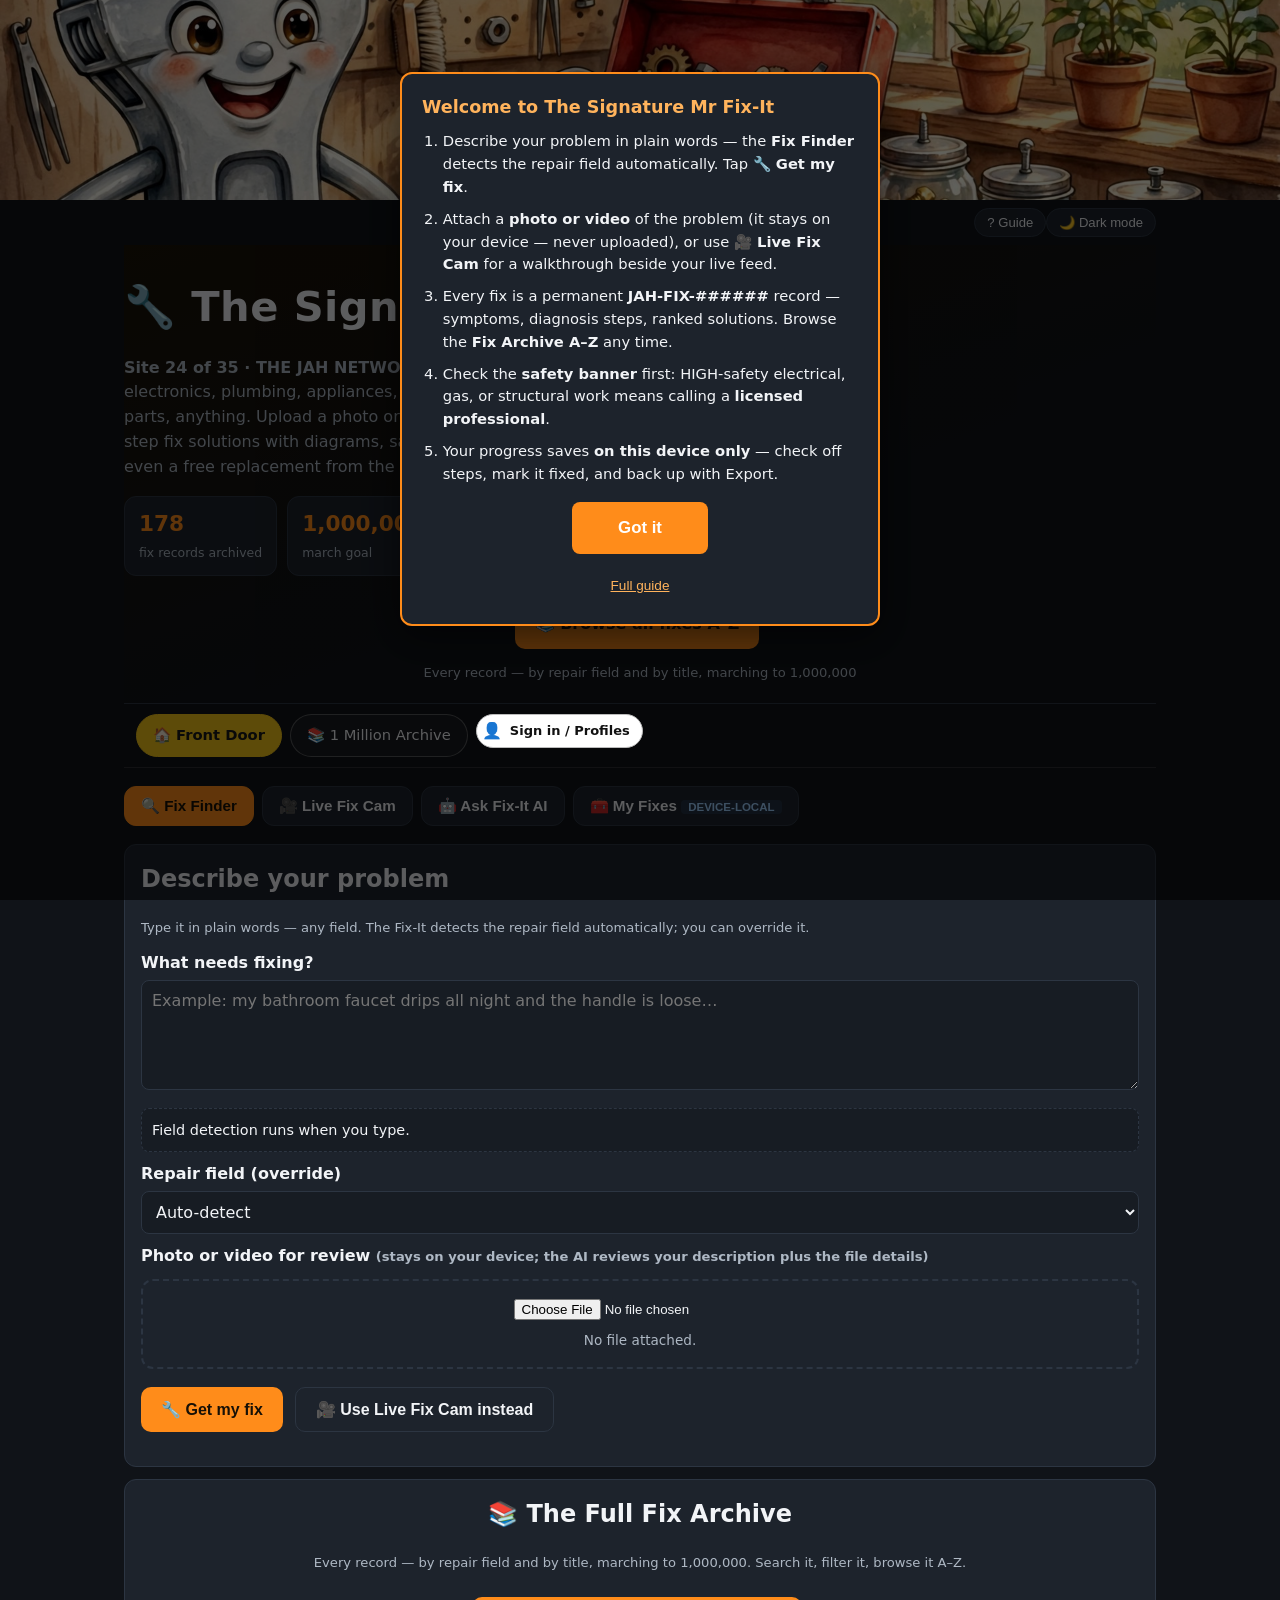
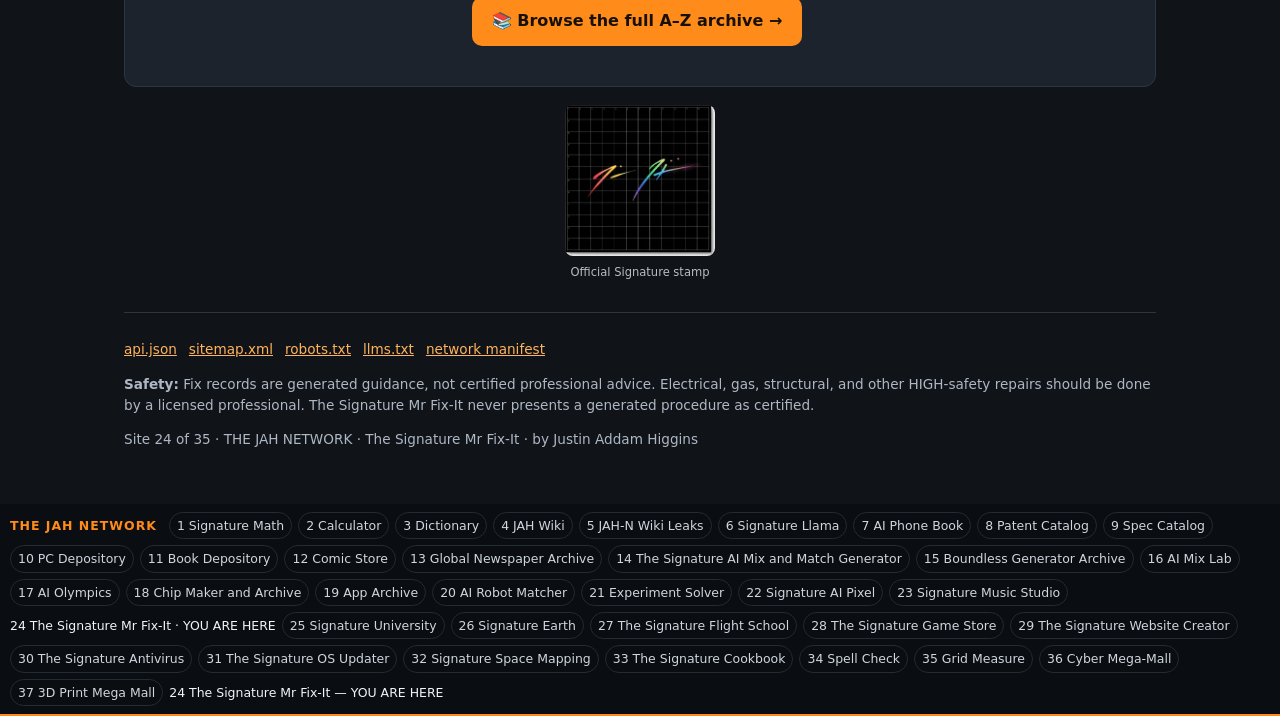
==== commit 554a4135: "Repair: restore sweep-damaged pages; network list only at bottom of front door" ====
--- a/index.html
+++ b/index.html
@@ -30,13 +30,12 @@
 <a class="skip" href="#main">Skip to main content</a>
 <div class="jah-hero-slim" style="max-height:200px;overflow:hidden"><img src="assets/hero.jpg" alt="Repair workshop scene with a friendly wrench character" style="display:block;width:100%;height:200px;object-fit:cover"></div>
 
-
 <div class="wrap">
 <div class="themebar"><button class="tbtn" id="guideBtn" aria-label="Open the user guide">? Guide</button> <button class="tbtn" id="themeBtn" aria-label="Toggle dark mode">🌙 Dark mode</button></div>
 
 <header class="hero">
 <h1><span class="wrench" aria-hidden="true">🔧</span> The Signature Mr Fix-It</h1>
-<p class="tag"><strong>Site 24 of 37 · THE JAH NETWORK.</strong> Describe any problem in any field — electronics, plumbing, appliances, cars, computers, vintage gear, house parts, anything. Upload a photo or video for review. Get ranked step-by-step fix solutions with diagrams, safety warnings, and the best option — even a free replacement from the mall.</p>
+<p class="tag"><strong>Site 24 of 35 · THE JAH NETWORK.</strong> Describe any problem in any field — electronics, plumbing, appliances, cars, computers, vintage gear, house parts, anything. Upload a photo or video for review. Get ranked step-by-step fix solutions with diagrams, safety warnings, and the best option — even a free replacement from the mall.</p>
 <div class="stats" role="status" aria-live="polite">
 <div class="stat"><b id="stFixes">178</b><span>fix records archived</span></div>
 <div class="stat"><b>1,000,000</b><span>march goal</span></div>
@@ -60,7 +59,150 @@
 .jtabbar a.jtab.on:hover{background:#f5c518}
 </style>
 <nav class="jtabbar" aria-label="Site sections">
-<a href="https://justinahiggins614-cmyk.github.io/signature-math/">1 Signature Math</a>
+<a class="jtab on" href="index.html">🏠 Front Door</a>
+<a class="jtab" href="browse.html">📚 1 Million Archive</a>
+
+</nav>
+
+<main id="main">
+<div class="tabs" role="tablist" aria-label="Fix-It sections">
+<button class="tab" role="tab" aria-selected="true" data-tab="finder" id="tab-finder">🔍 Fix Finder</button>
+<button class="tab" role="tab" aria-selected="false" data-tab="cam" id="tab-cam">🎥 Live Fix Cam</button>
+<button class="tab" role="tab" aria-selected="false" data-tab="ask" id="tab-ask">🤖 Ask Fix-It AI</button>
+<button class="tab" role="tab" aria-selected="false" data-tab="mine" id="tab-mine">🧰 My Fixes <span class="localtag">DEVICE-LOCAL</span></button>
+</div>
+
+<div class="card hidden" id="guidePanel" aria-label="User guide">
+<h2>? How to use the Mr Fix-It</h2>
+<p><b>Fix Finder:</b> type your problem in plain words. The repair field is detected automatically — use the dropdown to override it. Tap <b>🔧 Get my fix</b> for the best archived match with ranked solutions.</p>
+<p><b>Photo / video:</b> attach a photo or video of the problem for review. Files stay on your device only — never uploaded. Limit 100 MB per file; damaged files show a clear message.</p>
+<p><b>Fix Archive:</b> every record has a permanent <b>JAH-FIX-######</b> ID. <a href="browse.html">Browse the full archive A–Z</a> — by repair field or by title — or open a record directly with <code>?fix=JAH-FIX-000001</code>. Results labeled <b>ARCHIVE RECORD</b> come from the archive.</p>
+<p><b>Live Fix Cam:</b> point your camera at the problem and follow the walkthrough beside your live feed. Nothing is recorded or uploaded. If the camera is blocked or missing, you'll get a plain-language message explaining why and what to do.</p>
+<p><b>Ask the Fix-It AI:</b> grounded in the archive — it never invents fixes and says <b>NOT FOUND</b> when nothing matches. Web findings are labeled <span class="online-tag">ONLINE RESULT</span>, always separate from <b>ARCHIVE RECORD</b>s.</p>
+<p><b>My Fixes:</b> your progress, saved on this device only. Check off diagnosis steps on any record; mark it fixed when done. Export a JSON backup, import it back, or clear it. Nothing leaves your browser.</p>
+<p><b>Safety:</b> every record carries a LOW / MEDIUM / HIGH safety rating with warnings. HIGH-safety electrical, gas, or structural work should be done by a licensed professional. Fix records are generated guidance, not certified professional advice.</p>
+<div class="toolbar"><button class="btn ghost small" id="replayTour">👋 Replay the welcome guide</button></div>
+</div>
+
+<!-- FINDER -->
+<section id="sec-finder" role="tabpanel" aria-labelledby="tab-finder">
+<div class="card">
+<h2>Describe your problem</h2>
+<p class="note">Type it in plain words — any field. The Fix-It detects the repair field automatically; you can override it.</p>
+<label for="probText">What needs fixing?</label>
+<textarea id="probText" placeholder="Example: my bathroom faucet drips all night and the handle is loose…"></textarea>
+<div class="detect" id="fieldDetect" aria-live="polite">Field detection runs when you type.</div>
+<label for="fieldOverride">Repair field (override)</label>
+<select id="fieldOverride"><option value="">Auto-detect</option></select>
+<label>Photo or video for review <span class="note">(stays on your device; the AI reviews your description plus the file details)</span></label>
+<div class="upzone">
+<input type="file" id="upFile" accept="image/*,video/*" aria-label="Upload a photo or video of the problem">
+<div class="upstatus" id="upStatus">No file attached.</div>
+<div id="upPreview"></div>
+</div>
+<div class="toolbar">
+<button class="btn" id="goFix">🔧 Get my fix</button>
+<button class="btn ghost" id="goCam">🎥 Use Live Fix Cam instead</button>
+</div>
+</div>
+<div id="fixResult" aria-live="polite"></div>
+</section>
+
+<!-- ARCHIVE (moved 2026-10-05: the full Fix Archive A–Z lives on browse.html — the archive tab page.
+     The front door keeps this entry card linking inward.) -->
+<section id="sec-archive-link">
+<div class="card" style="text-align:center">
+<h2>📚 The Full Fix Archive</h2>
+<p class="note">Every record — by repair field and by title, marching to 1,000,000. Search it, filter it, browse it A–Z.</p>
+<p><a class="btn" href="browse.html" style="text-decoration:none;display:inline-block">📚 Browse the full A–Z archive →</a></p>
+</div>
+</section>
+
+<!-- RECORD -->
+<section id="sec-record" role="tabpanel" aria-label="Fix record" class="hidden">
+<div id="recordBody"></div>
+<div class="toolbar"><button class="btn ghost" id="backBtn">← Back</button></div>
+</section>
+
+<!-- CAM -->
+<section id="sec-cam" role="tabpanel" aria-labelledby="tab-cam" class="hidden">
+<div class="card">
+<h2>Live Fix Cam</h2>
+<p class="note">Point your camera at the problem. The step-by-step walkthrough stays beside your live video feed while you work. <b>Nothing is recorded or uploaded</b> — the feed never leaves your device.</p>
+<div class="toolbar"><button class="btn" id="camStart">📷 Start camera</button><button class="btn ghost" id="camStop">Stop</button></div>
+<div class="camwrap">
+<div><video class="livecam" id="camVideo" playsinline muted aria-label="Live camera feed"></video><div class="upstatus" id="camStatus">Camera off.</div></div>
+<div><h3>Walkthrough</h3><div id="camSteps"><p class="note">Pick a fix from the Finder or Archive first — its steps will appear here beside your camera.</p></div></div>
+</div>
+</div>
+</section>
+
+<!-- ASK -->
+<section id="sec-ask" role="tabpanel" aria-labelledby="tab-ask" class="hidden">
+<div class="card">
+<h2>Ask the Fix-It AI</h2>
+<p class="note">Grounded in the fix archive and your <span class="localtag">DEVICE-LOCAL</span> progress. It never invents records — if a fix isn't archived it says <b>NOT FOUND</b>. It can also search the web; those findings are labeled <span class="online-tag">ONLINE RESULT</span>, distinct from <b>ARCHIVE RECORD</b>s.</p>
+<div class="chatlog" id="chatLog" aria-live="polite"></div>
+<label for="chatIn">Ask about a fix</label>
+<div style="display:flex;gap:8px"><input type="text" id="chatIn" placeholder="How do I fix a running toilet?"><button class="btn" id="chatSend">Ask</button></div>
+<div class="toolbar"><button class="btn ghost small" id="webSearchBtn">🌐 Search the web for this</button></div>
+<p class="note">Web search opens your browser's search engine in a new tab. Paste anything useful back here and it will be treated as an <span class="online-tag">ONLINE RESULT</span>.</p>
+</div>
+</section>
+
+<!-- MINE -->
+<section id="sec-mine" role="tabpanel" aria-labelledby="tab-mine" class="hidden">
+<div class="card">
+<h2>My Fixes <span class="localtag">DEVICE-LOCAL</span></h2>
+<p class="note">Your attempted and completed fixes, saved only on this device. Nothing leaves your browser. Export a backup any time.</p>
+<div class="safety med hidden" id="storeWarn" role="alert"><b>⚠ DEVICE STORAGE FULL</b><p>Your browser couldn't save more fix progress — storage is full. Export a backup below, then clear old data or free browser storage.</p></div>
+<div id="myList"></div>
+<div class="toolbar"><button class="btn ghost small" id="expMy">⬇ Export my data (JSON)</button><button class="btn ghost small" id="impBtn">⬆ Import backup</button><input type="file" id="impFile" accept="application/json,.json" class="hidden" aria-label="Import a Mr Fix-It backup file"><button class="btn ghost small" id="clrMy">🗑 Clear my data</button></div>
+</div>
+</section>
+</main>
+
+<div class="sig-stamp" style="text-align:center;margin:18px 8px 6px"><img src="assets/signature-stamp.jpg" alt="Official Signature stamp of Justin Addam Higgins" style="width:150px;max-width:40%;height:auto;border-radius:8px" loading="lazy"><div style="font-size:.72em;opacity:.75">Official Signature stamp</div></div>
+
+<footer>
+<nav aria-label="Machine-readable"><a href="api.json">api.json</a><a href="sitemap.xml">sitemap.xml</a><a href="robots.txt">robots.txt</a><a href="llms.txt">llms.txt</a><a href="JAH-NETWORK-MANIFEST.json">network manifest</a></nav>
+<p><b>Safety:</b> Fix records are generated guidance, not certified professional advice. Electrical, gas, structural, and other HIGH-safety repairs should be done by a licensed professional. The Signature Mr Fix-It never presents a generated procedure as certified.</p>
+<p>Site 24 of 35 · THE JAH NETWORK · The Signature Mr Fix-It · by Justin Addam Higgins</p>
+</footer>
+</div>
+<noscript><div class="wrap"><div class="card"><h2>Fix fields</h2><p>Enable JavaScript for the interactive Fix Finder. The archive covers: Plumbing, Electrical, Appliances, Heating &amp; Cooling, Automotive, Computers &amp; Cyber, Phones &amp; Tablets, Home Repair, Vintage Electronics, Chips &amp; Circuit Boards, Small Engines &amp; Tools, Lawn &amp; Outdoor.</p></div></div></noscript>
+<div id="tourOver" aria-hidden="true">
+<div id="tourModal" role="dialog" aria-modal="true" aria-labelledby="tourTitle">
+<h3 id="tourTitle">Welcome to The Signature Mr Fix-It</h3>
+<ol>
+<li>Describe your problem in plain words — the <b>Fix Finder</b> detects the repair field automatically. Tap <b>🔧 Get my fix</b>.</li>
+<li>Attach a <b>photo or video</b> of the problem (it stays on your device — never uploaded), or use <b>🎥 Live Fix Cam</b> for a walkthrough beside your live feed.</li>
+<li>Every fix is a permanent <b>JAH-FIX-######</b> record — symptoms, diagnosis steps, ranked solutions. Browse the <b>Fix Archive A–Z</b> any time.</li>
+<li>Check the <b>safety banner</b> first: HIGH-safety electrical, gas, or structural work means calling a <b>licensed professional</b>.</li>
+<li>Your progress saves <b>on this device only</b> — check off steps, mark it fixed, and back up with Export.</li>
+</ol>
+<div class="touract"><button id="tourOk">Got it</button></div>
+<button id="tourHelp">Full guide</button>
+</div>
+</div>
+<script src="js/jah-talk-fallback.js"></script>
+<script src="assets/app.js"></script>
+<script>
+/* JAHProfile sign-in button mount (graceful header fallback) */
+(function(){var m=document.querySelector('header .booksearch')||document.querySelector('nav.jtabbar')||document.querySelector('header nav')||document.querySelector('header')||document.body;if(window.JAHProfile&&JAHProfile.ui)JAHProfile.ui.renderButton(m);})();
+</script>
+<script>
+(function () {
+  /* JAHProfile v2 page greeting — renders ONLY when personalization is live
+     (signed-in + opted in + My view); signed-out visitors see nothing. */
+  if (window.JAHProfile && JAHProfile.ui) {
+    var mount = document.querySelector('header') || document.body;
+    JAHProfile.ui.renderGreeting(mount); /* renders ONLY when personalization is live */
+  }
+})();
+</script>
+
+<nav class="jahnet" aria-label="JAH Network"><span class="jahnet-t">THE JAH NETWORK</span><a href="https://justinahiggins614-cmyk.github.io/signature-math/">1 Signature Math</a>
 <a href="https://justinahiggins614-cmyk.github.io/jah-calculator/">2 Calculator</a>
 <a href="https://justinahiggins614-cmyk.github.io/jah-dictionary/">3 Dictionary</a>
 <a href="https://justinahiggins614-cmyk.github.io/jah-wiki/">4 JAH Wiki</a>
@@ -96,49 +238,6 @@
 <a href="https://justinahiggins614-cmyk.github.io/signature-spell-check/">34 Spell Check</a>
 <a href="https://justinahiggins614-cmyk.github.io/signature-image-grid-measure/">35 Grid Measure</a>
 <a href="https://justinahiggins614-cmyk.github.io/signature-cyber-mega-mall/">36 Cyber Mega-Mall</a>
-<a href="https://justinahiggins614-cmyk.github.io/signature-3d-print/">37 3D Print Mega Mall</a>
-<a class="jtab on" href="index.html">🏠 Front Door</a>
-<a class="jtab" href="browse.html">📚 1 Million Archive</a>
-<a href="browse.html">Browse the full archive A–Z</a>
-<a class="btn" href="browse.html" style="text-decoration:none;display:inline-block">📚 Browse the full A–Z archive →</a><span class="here">24 The Signature Mr Fix-It — YOU ARE HERE</span></nav>
-<div class="sig-stamp" style="text-align:center;margin:18px 8px 6px"><img src="assets/signature-stamp.jpg" alt="Official Signature stamp of Justin Addam Higgins" style="width:150px;max-width:40%;height:auto;border-radius:8px" loading="lazy"><div style="font-size:.72em;opacity:.75">Official Signature stamp</div></div>
-
-<footer>
-<nav aria-label="Machine-readable"><a href="api.json">api.json</a><a href="sitemap.xml">sitemap.xml</a><a href="robots.txt">robots.txt</a><a href="llms.txt">llms.txt</a><a href="JAH-NETWORK-MANIFEST.json">network manifest</a></nav>
-<p><b>Safety:</b> Fix records are generated guidance, not certified professional advice. Electrical, gas, structural, and other HIGH-safety repairs should be done by a licensed professional. The Signature Mr Fix-It never presents a generated procedure as certified.</p>
-<p>Site 24 of 37 · THE JAH NETWORK · The Signature Mr Fix-It · by Justin Addam Higgins</p>
-</footer>
-</div>
-<noscript><div class="wrap"><div class="card"><h2>Fix fields</h2><p>Enable JavaScript for the interactive Fix Finder. The archive covers: Plumbing, Electrical, Appliances, Heating &amp; Cooling, Automotive, Computers &amp; Cyber, Phones &amp; Tablets, Home Repair, Vintage Electronics, Chips &amp; Circuit Boards, Small Engines &amp; Tools, Lawn &amp; Outdoor.</p></div></div></noscript>
-<div id="tourOver" aria-hidden="true">
-<div id="tourModal" role="dialog" aria-modal="true" aria-labelledby="tourTitle">
-<h3 id="tourTitle">Welcome to The Signature Mr Fix-It</h3>
-<ol>
-<li>Describe your problem in plain words — the <b>Fix Finder</b> detects the repair field automatically. Tap <b>🔧 Get my fix</b>.</li>
-<li>Attach a <b>photo or video</b> of the problem (it stays on your device — never uploaded), or use <b>🎥 Live Fix Cam</b> for a walkthrough beside your live feed.</li>
-<li>Every fix is a permanent <b>JAH-FIX-######</b> record — symptoms, diagnosis steps, ranked solutions. Browse the <b>Fix Archive A–Z</b> any time.</li>
-<li>Check the <b>safety banner</b> first: HIGH-safety electrical, gas, or structural work means calling a <b>licensed professional</b>.</li>
-<li>Your progress saves <b>on this device only</b> — check off steps, mark it fixed, and back up with Export.</li>
-</ol>
-<div class="touract"><button id="tourOk">Got it</button></div>
-<button id="tourHelp">Full guide</button>
-</div>
-</div>
-<script src="js/jah-talk-fallback.js"></script>
-<script src="assets/app.js"></script>
-<script>
-/* JAHProfile sign-in button mount (graceful header fallback) */
-(function(){var m=document.querySelector('header .booksearch')||document.querySelector('nav.jtabbar')||document.querySelector('header nav')||document.querySelector('header')||document.body;if(window.JAHProfile&&JAHProfile.ui)JAHProfile.ui.renderButton(m);})();
-</script>
-<script>
-(function () {
-  /* JAHProfile v2 page greeting — renders ONLY when personalization is live
-     (signed-in + opted in + My view); signed-out visitors see nothing. */
-  if (window.JAHProfile && JAHProfile.ui) {
-    var mount = document.querySelector('header') || document.body;
-    JAHProfile.ui.renderGreeting(mount); /* renders ONLY when personalization is live */
-  }
-})();
-</script>
+<a href="https://justinahiggins614-cmyk.github.io/signature-3d-print/">37 3D Print Mega Mall</a><span class="here">24 The Signature Mr Fix-It — YOU ARE HERE</span></nav>
 </body>
 </html>
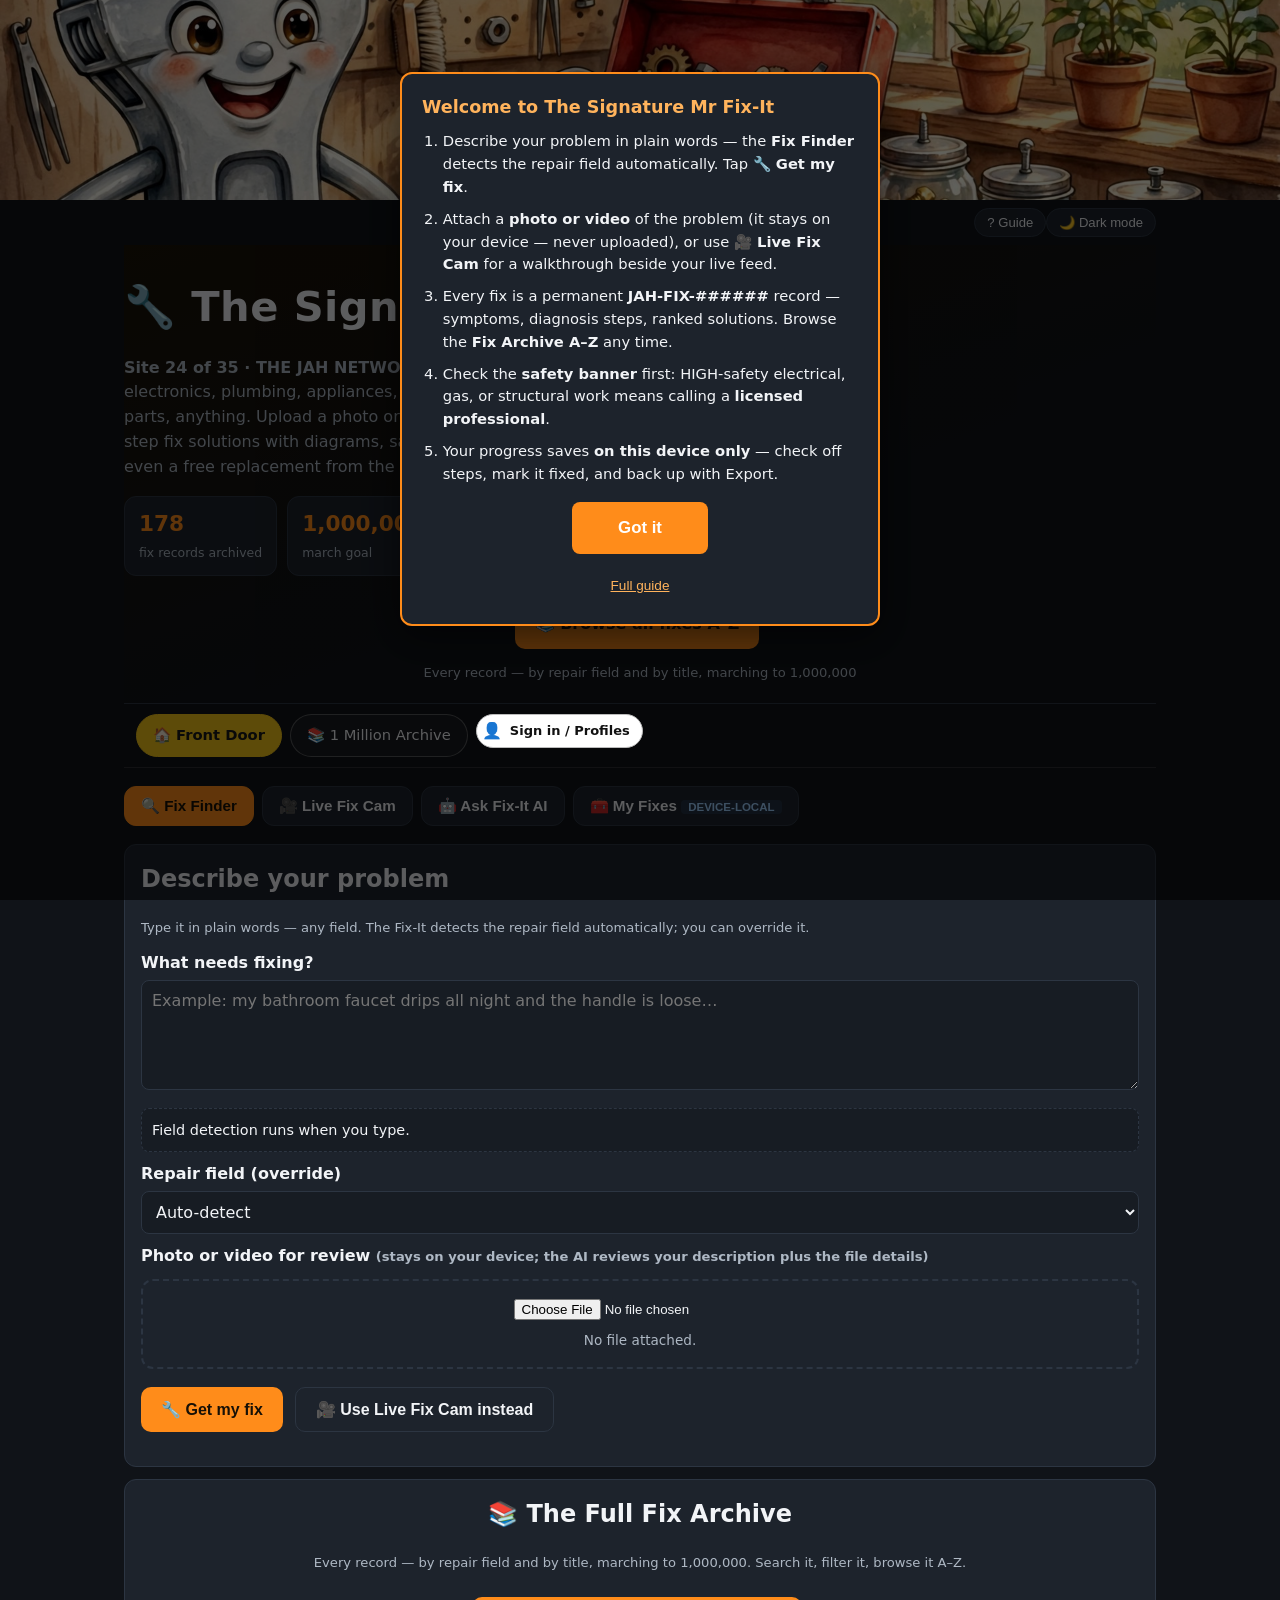
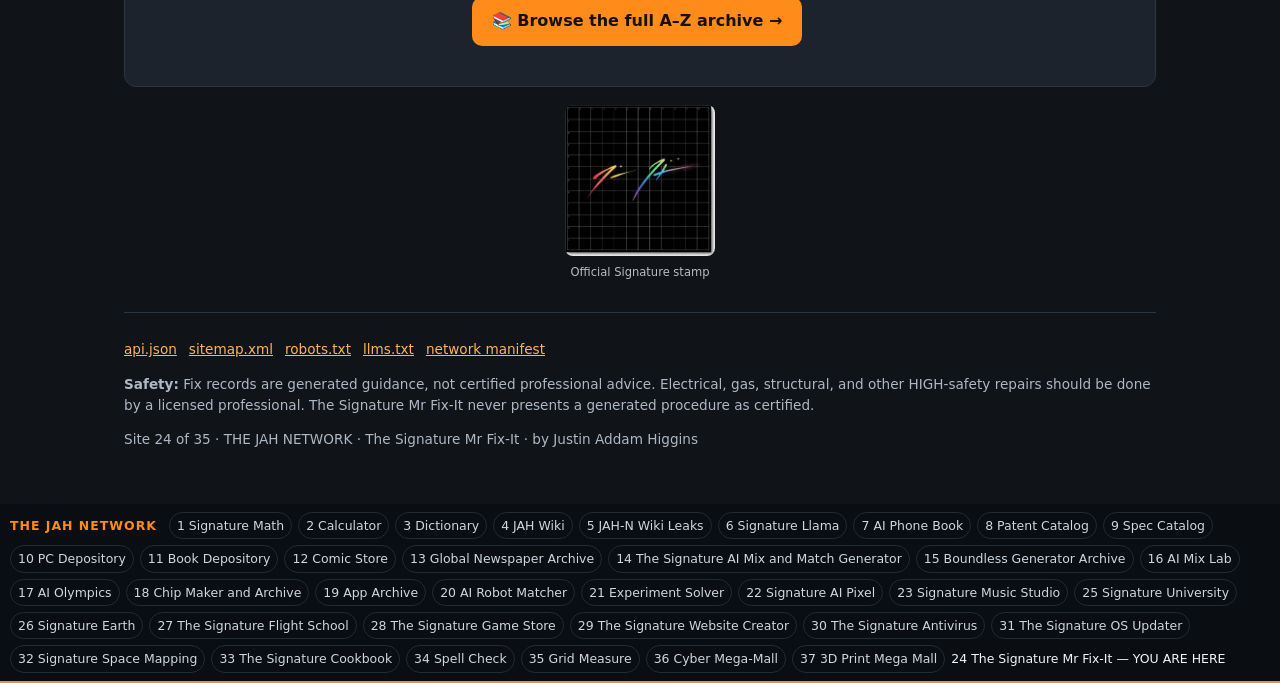
==== commit e7df44bc: "Repair: self YOU-ARE-HERE pill at very bottom of network list, no dupes" ====
--- a/index.html
+++ b/index.html
@@ -225,7 +225,7 @@
 <a href="https://justinahiggins614-cmyk.github.io/signature-experiment-solver/">21 Experiment Solver</a>
 <a href="https://justinahiggins614-cmyk.github.io/signature-ai-image-video-maker/">22 Signature AI Pixel</a>
 <a href="https://justinahiggins614-cmyk.github.io/signature-ai-song-maker/">23 Signature Music Studio</a>
-<span class="here">24 The Signature Mr Fix-It · YOU ARE HERE</span>
+
 <a href="https://justinahiggins614-cmyk.github.io/signature-university/">25 Signature University</a>
 <a href="https://justinahiggins614-cmyk.github.io/signature-earth/">26 Signature Earth</a>
 <a href="https://justinahiggins614-cmyk.github.io/signature-flight-school/">27 The Signature Flight School</a>
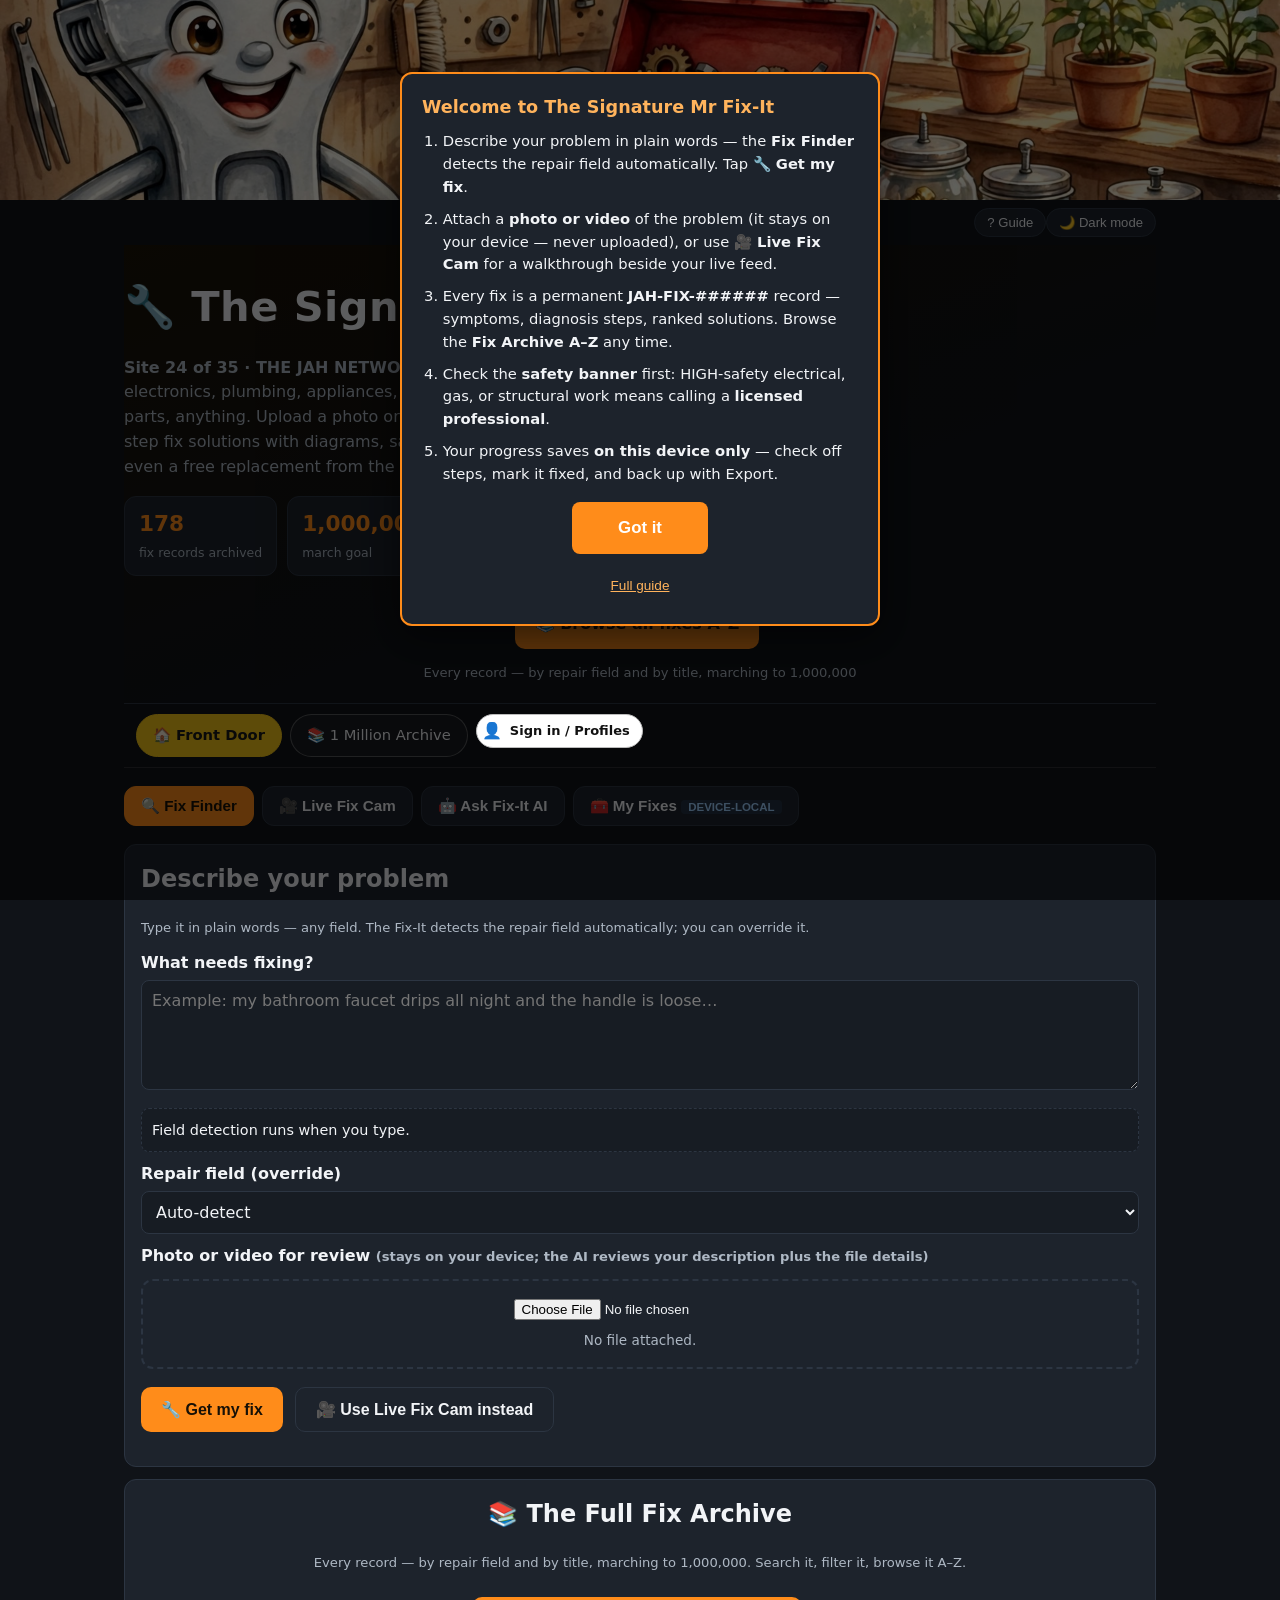
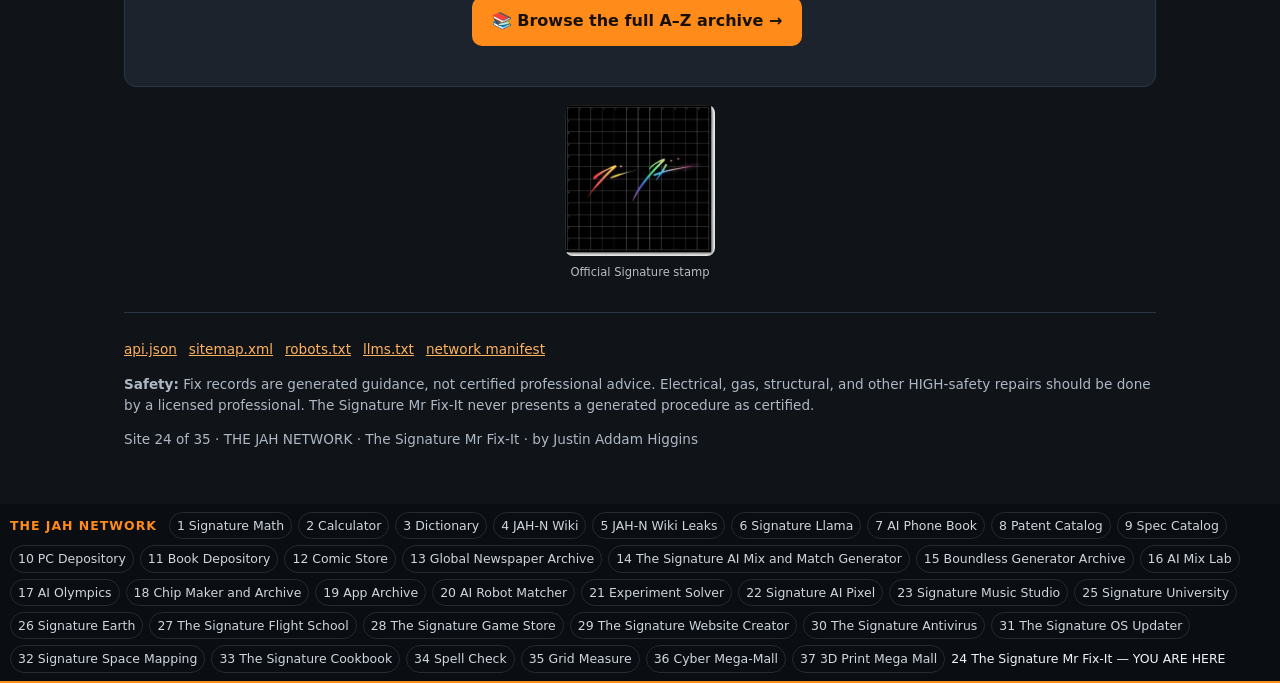
==== commit 5857b644: "Rename nav: 4 JAH-N Wiki, 5 JAH-N Wiki Leaks (his order)" ====
--- a/index.html
+++ b/index.html
@@ -205,7 +205,7 @@
 <nav class="jahnet" aria-label="JAH Network"><span class="jahnet-t">THE JAH NETWORK</span><a href="https://justinahiggins614-cmyk.github.io/signature-math/">1 Signature Math</a>
 <a href="https://justinahiggins614-cmyk.github.io/jah-calculator/">2 Calculator</a>
 <a href="https://justinahiggins614-cmyk.github.io/jah-dictionary/">3 Dictionary</a>
-<a href="https://justinahiggins614-cmyk.github.io/jah-wiki/">4 JAH Wiki</a>
+<a href="https://justinahiggins614-cmyk.github.io/jah-wiki/">4 JAH-N Wiki</a>
 <a href="https://justinahiggins614-cmyk.github.io/jah-n-wiki-leaks/">5 JAH-N Wiki Leaks</a>
 <a href="https://justinahiggins614-cmyk.github.io/signature-llama/">6 Signature Llama</a>
 <a href="https://justinahiggins614-cmyk.github.io/jah-ai-models/">7 AI Phone Book</a>
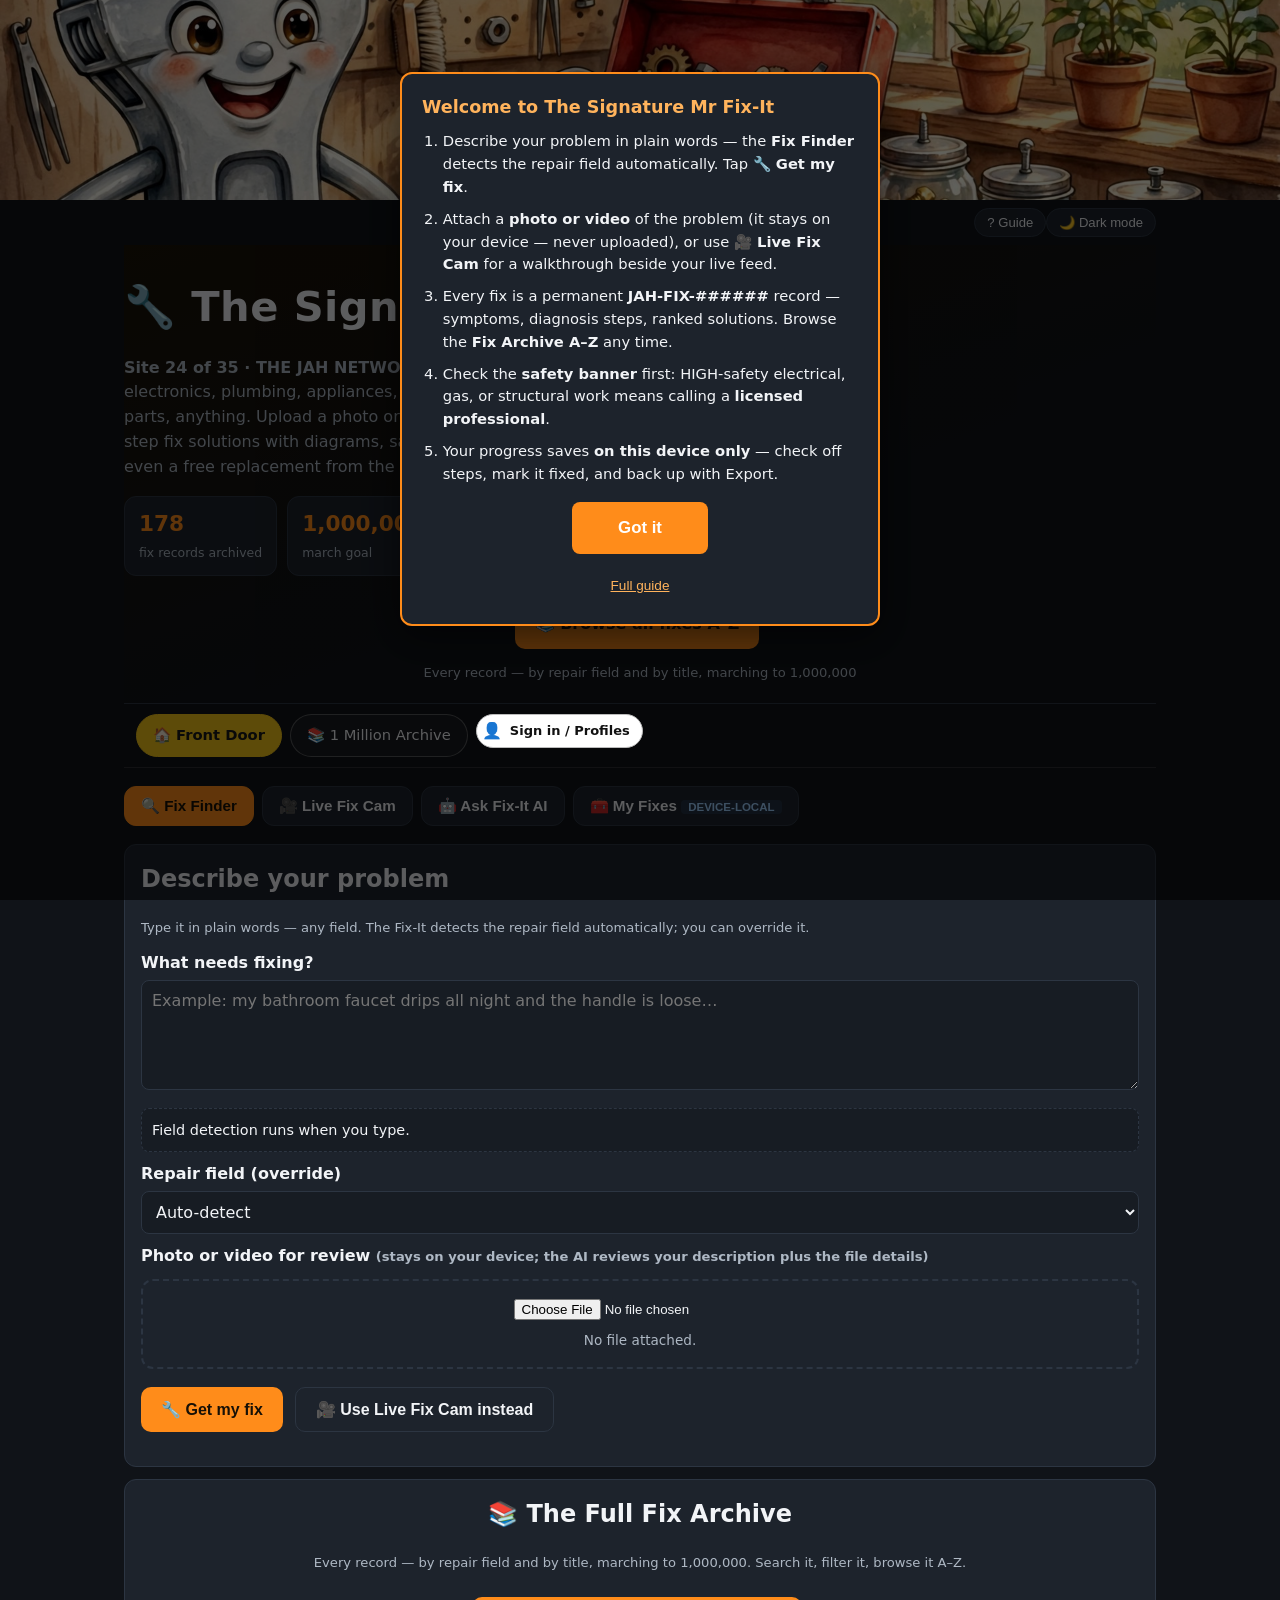
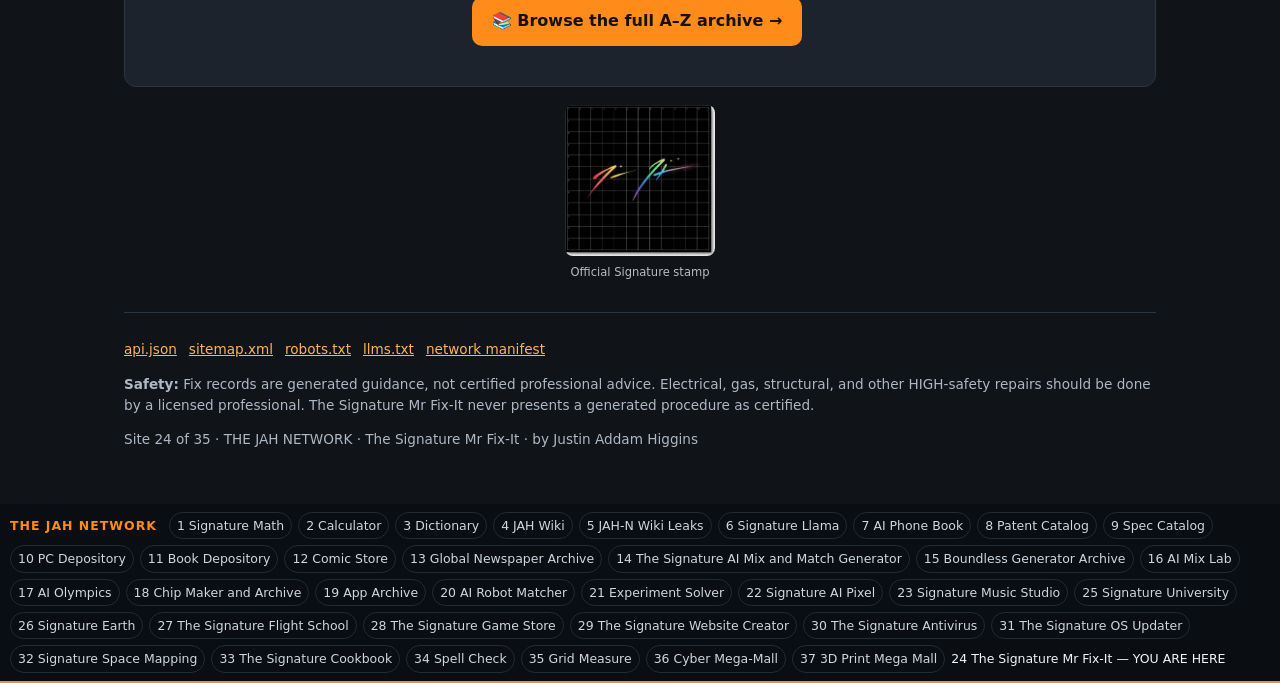
==== commit b6b4676b: "Revert site 4 to JAH Wiki (his correction)" ====
--- a/index.html
+++ b/index.html
@@ -205,7 +205,7 @@
 <nav class="jahnet" aria-label="JAH Network"><span class="jahnet-t">THE JAH NETWORK</span><a href="https://justinahiggins614-cmyk.github.io/signature-math/">1 Signature Math</a>
 <a href="https://justinahiggins614-cmyk.github.io/jah-calculator/">2 Calculator</a>
 <a href="https://justinahiggins614-cmyk.github.io/jah-dictionary/">3 Dictionary</a>
-<a href="https://justinahiggins614-cmyk.github.io/jah-wiki/">4 JAH-N Wiki</a>
+<a href="https://justinahiggins614-cmyk.github.io/jah-wiki/">4 JAH Wiki</a>
 <a href="https://justinahiggins614-cmyk.github.io/jah-n-wiki-leaks/">5 JAH-N Wiki Leaks</a>
 <a href="https://justinahiggins614-cmyk.github.io/signature-llama/">6 Signature Llama</a>
 <a href="https://justinahiggins614-cmyk.github.io/jah-ai-models/">7 AI Phone Book</a>
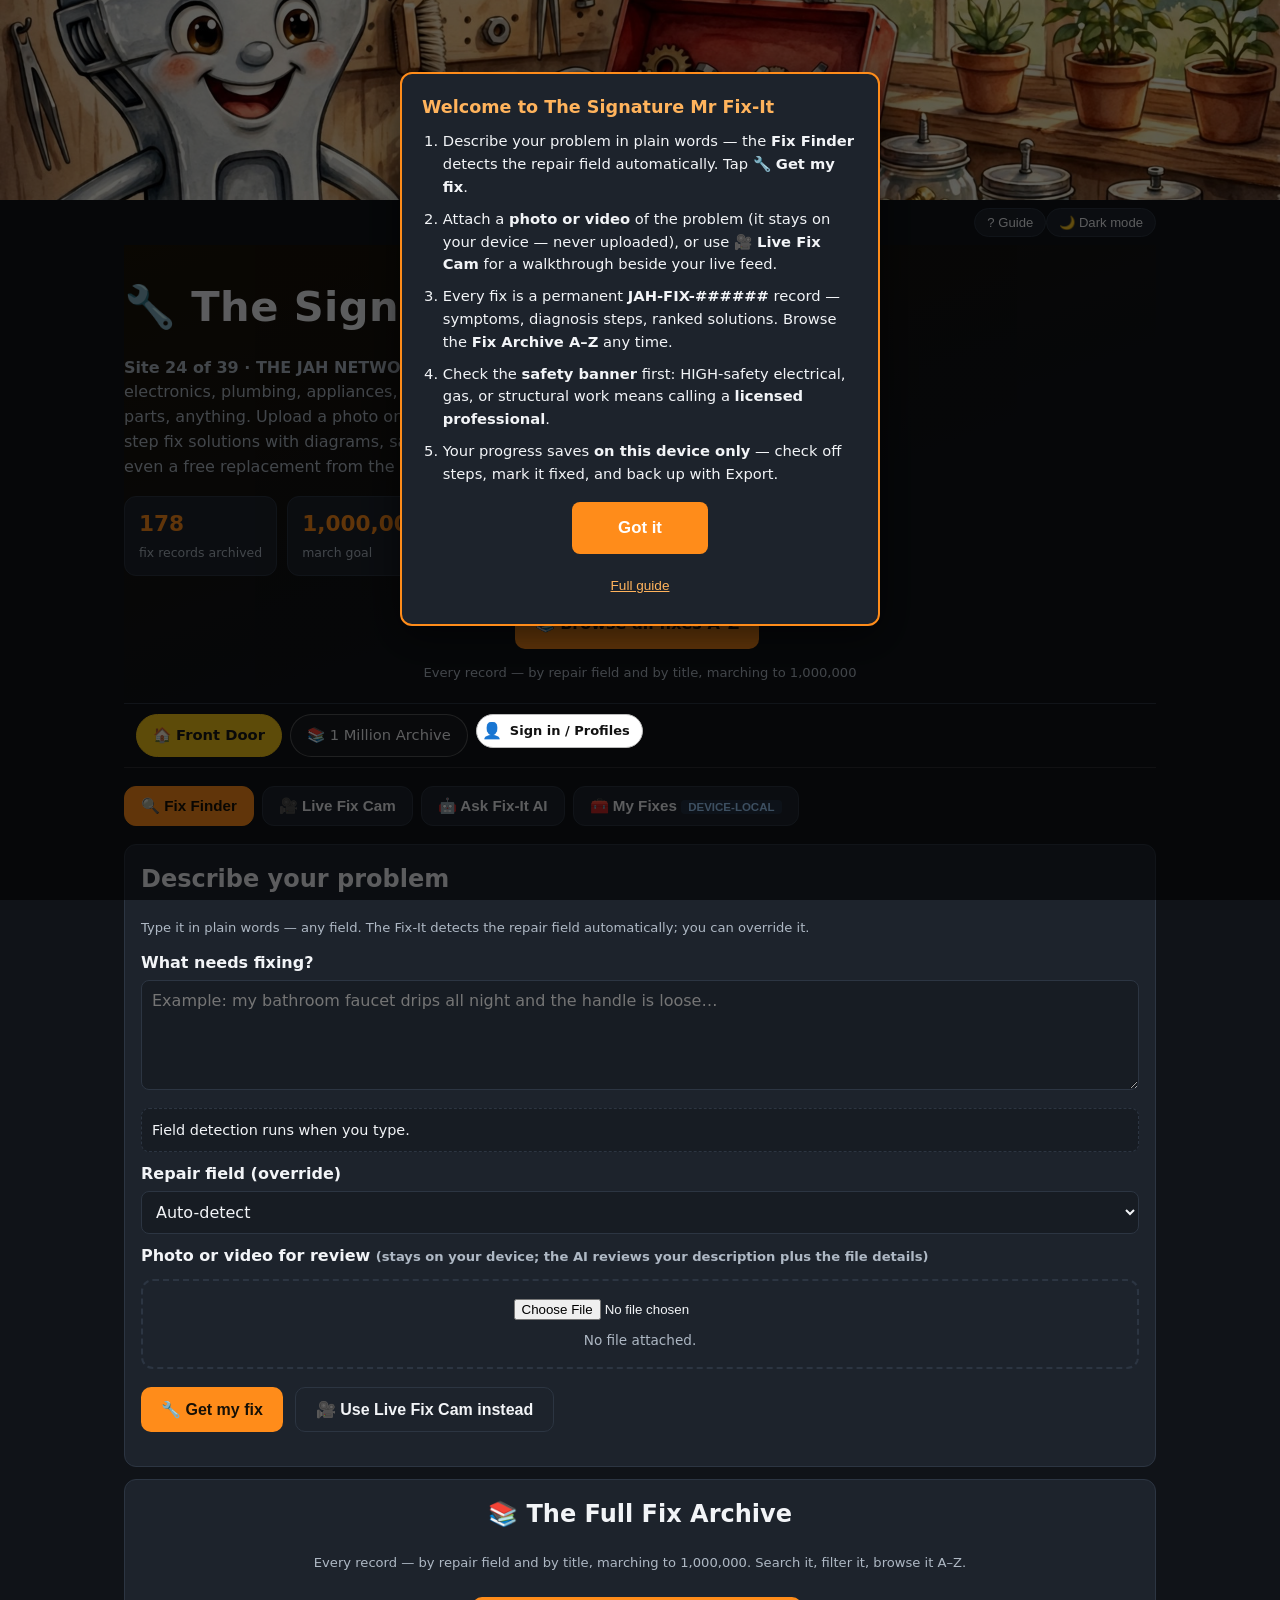
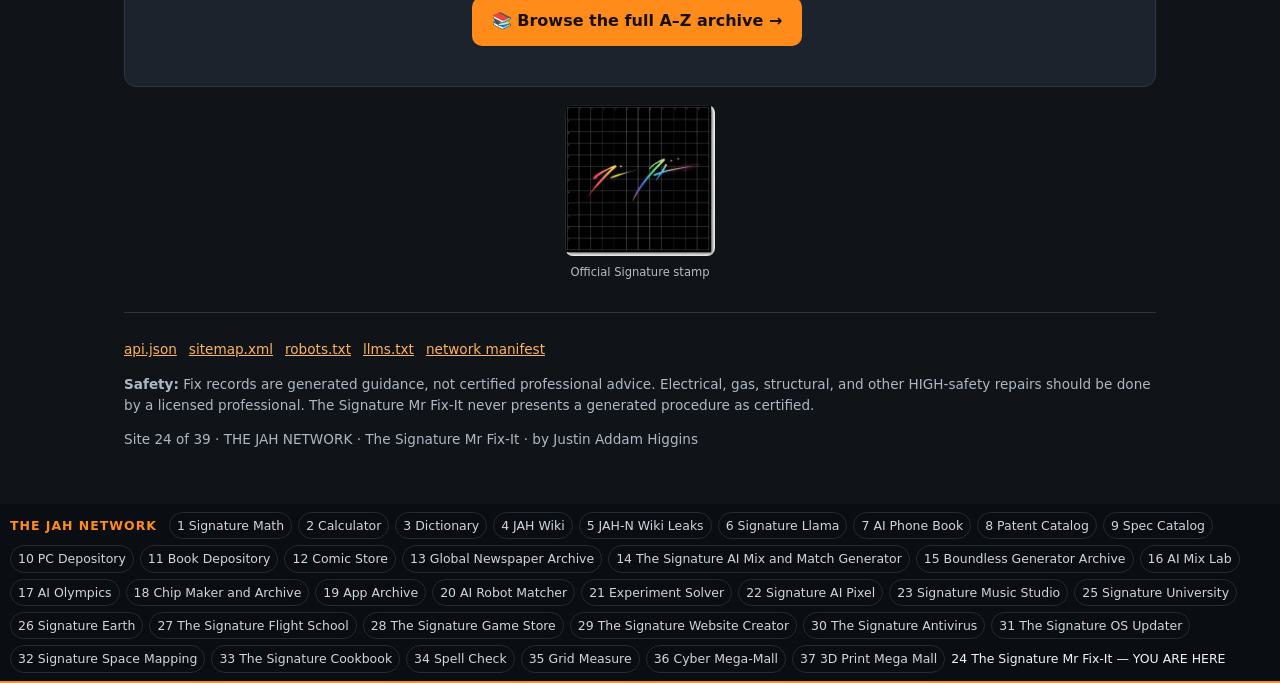
==== commit 92fafad3: "Site count restamp: network total is 39 (was 27/31/32/35/37 by site)" ====
--- a/index.html
+++ b/index.html
@@ -35,7 +35,7 @@
 
 <header class="hero">
 <h1><span class="wrench" aria-hidden="true">🔧</span> The Signature Mr Fix-It</h1>
-<p class="tag"><strong>Site 24 of 35 · THE JAH NETWORK.</strong> Describe any problem in any field — electronics, plumbing, appliances, cars, computers, vintage gear, house parts, anything. Upload a photo or video for review. Get ranked step-by-step fix solutions with diagrams, safety warnings, and the best option — even a free replacement from the mall.</p>
+<p class="tag"><strong>Site 24 of 39 · THE JAH NETWORK.</strong> Describe any problem in any field — electronics, plumbing, appliances, cars, computers, vintage gear, house parts, anything. Upload a photo or video for review. Get ranked step-by-step fix solutions with diagrams, safety warnings, and the best option — even a free replacement from the mall.</p>
 <div class="stats" role="status" aria-live="polite">
 <div class="stat"><b id="stFixes">178</b><span>fix records archived</span></div>
 <div class="stat"><b>1,000,000</b><span>march goal</span></div>
@@ -167,7 +167,7 @@
 <footer>
 <nav aria-label="Machine-readable"><a href="api.json">api.json</a><a href="sitemap.xml">sitemap.xml</a><a href="robots.txt">robots.txt</a><a href="llms.txt">llms.txt</a><a href="JAH-NETWORK-MANIFEST.json">network manifest</a></nav>
 <p><b>Safety:</b> Fix records are generated guidance, not certified professional advice. Electrical, gas, structural, and other HIGH-safety repairs should be done by a licensed professional. The Signature Mr Fix-It never presents a generated procedure as certified.</p>
-<p>Site 24 of 35 · THE JAH NETWORK · The Signature Mr Fix-It · by Justin Addam Higgins</p>
+<p>Site 24 of 39 · THE JAH NETWORK · The Signature Mr Fix-It · by Justin Addam Higgins</p>
 </footer>
 </div>
 <noscript><div class="wrap"><div class="card"><h2>Fix fields</h2><p>Enable JavaScript for the interactive Fix Finder. The archive covers: Plumbing, Electrical, Appliances, Heating &amp; Cooling, Automotive, Computers &amp; Cyber, Phones &amp; Tablets, Home Repair, Vintage Electronics, Chips &amp; Circuit Boards, Small Engines &amp; Tools, Lawn &amp; Outdoor.</p></div></div></noscript>
